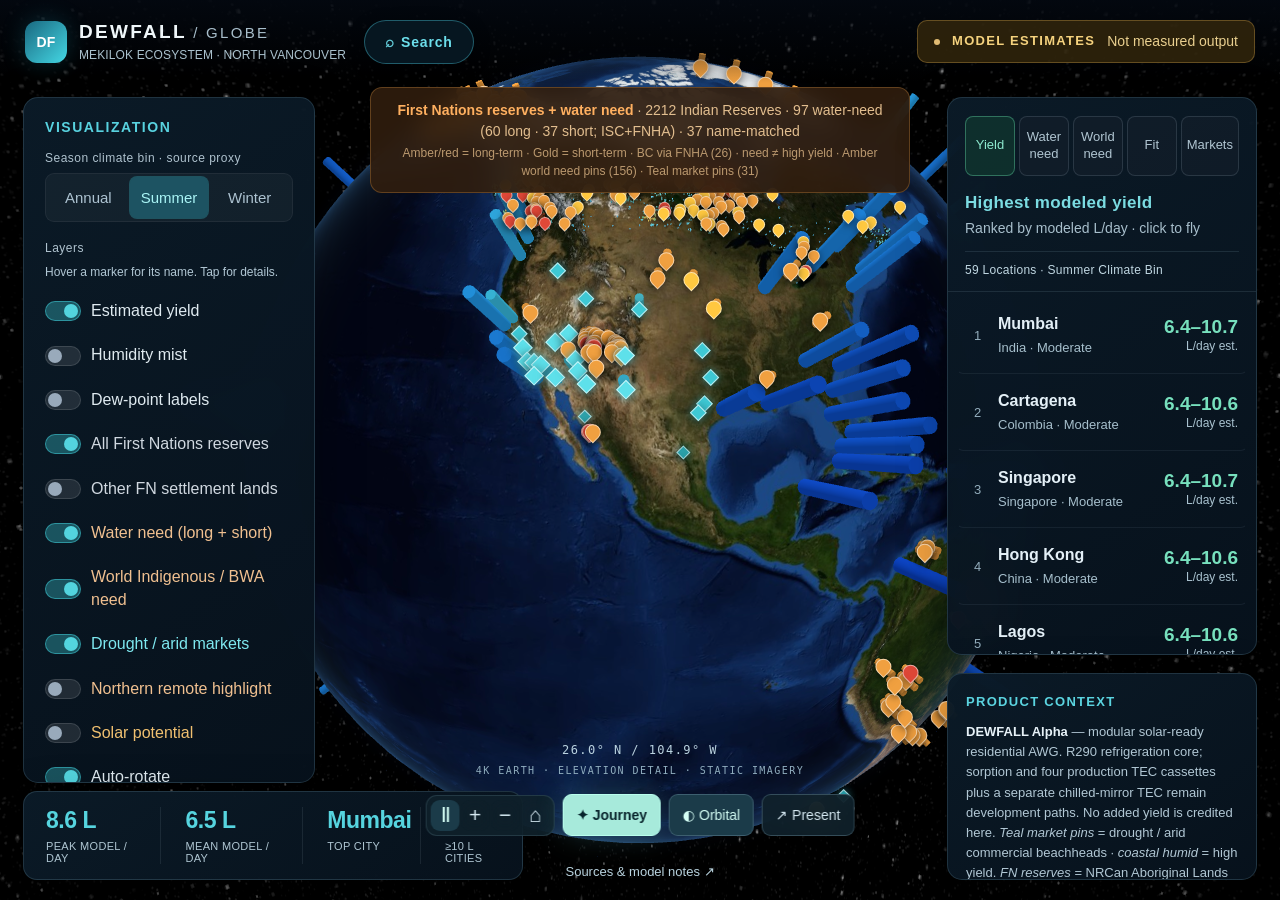
==== index.html @ d684b585 "Publish tested globe with hover-only names and reliable updates" ====
<!DOCTYPE html>
<html lang="en">
<head>
  <meta charset="UTF-8" />
  <meta name="viewport" content="width=device-width, initial-scale=1, viewport-fit=cover, maximum-scale=5" />
  <meta name="apple-mobile-web-app-capable" content="yes" />
  <meta name="apple-mobile-web-app-status-bar-style" content="black-translucent" />
  <meta name="mobile-web-app-capable" content="yes" />
  <meta name="theme-color" content="#050a12" />
  <meta http-equiv="Cache-Control" content="no-cache" />
  <meta name="description" content="DEWFALL Alpha — estimated atmospheric water yield by climate, all Canadian First Nations reserves (NRCan), plus ISC/FNHA water-need layer (long + short, nationwide). Model estimates only. Mekilok, North Vancouver." />
  <title>DEWFALL · Earth & Water Atlas</title>
  <link rel="stylesheet" href="css/styles.css?v=mtnzxuc7" />
<link rel="stylesheet" href="css/observatory.css?v=mtnzxuc7" />
  <link rel="stylesheet" href="css/realism.css?v=mtnzxuc7" />
  <meta name="dewfall-release" content="mtnzxuc7" />
</head>
<body>
  <div id="loader" class="loader" aria-live="polite">
    <div class="loader-inner">
      <div class="loader-orb"></div>
      <p>LOADING EARTH · DEWFALL MODEL</p>
    </div>
  </div>

  <div id="globeViz" role="img" aria-label="Interactive 3D Earth globe showing DEWFALL estimated water yield, First Nations reserves across Canada, and LTDWA need sites"></div>

<div id="sheet-backdrop" class="sheet-backdrop" hidden aria-hidden="true"></div>

  <header class="topbar">
    <div class="brand">
      <div class="brand-mark">DF</div>
      <div class="brand-text">
        <h1>DEWFALL<span class="brand-edition"> / GLOBE</span></h1>
        <p>MEKILOK ECOSYSTEM · NORTH VANCOUVER</p>
      </div>
    </div>
    <button type="button" class="search-launch" id="btn-search" aria-expanded="false" aria-controls="panel-search" title="Search locations">
      <span class="search-launch-icon" aria-hidden="true">⌕</span>
      <span>Search</span>
    </button>
    <button id="desktop-layers" class="layers-launch" aria-expanded="false" aria-controls="panel-controls">Layers</button>
    <div class="disclaimer-banner" id="disclaimer-banner">
      <span class="model-indicator"></span><strong>MODEL ESTIMATES</strong><span>Not measured output</span>
      <button type="button" class="banner-dismiss" id="disclaimer-dismiss" aria-label="Dismiss disclaimer">×</button>
    </div>
  </header>

  <div class="ltdwa-banner" id="ltdwa-banner" role="status">
    <div class="ltdwa-banner-main">
      <strong id="banner-title">First Nations reserves</strong>
      <span id="banner-stats">· loading…</span>
    </div>
    <span class="ltdwa-banner-note" id="banner-note">Amber/red = long-term · Gold = short-term · ISC + FNHA BC</span>
    <button type="button" class="banner-dismiss" id="ltdwa-dismiss" aria-label="Dismiss banner">×</button>
  </div>

  <div class="mobile-fabs" id="mobile-fabs" aria-label="Mobile panels">
    <button type="button" class="fab" id="fab-layers" aria-expanded="false" aria-controls="panel-controls">Layers</button>
    <button type="button" class="fab fab-list" id="fab-list" aria-expanded="false" aria-controls="panel-rank">List</button>
    <button type="button" class="fab fab-search" id="fab-search" aria-expanded="false" aria-controls="panel-search">Search</button>
  </div>

  <aside class="panel controls" id="panel-controls" aria-label="Map controls">
    <div class="sheet-handle" aria-hidden="true"></div>
    <div class="sheet-head">
      <h2>Visualization</h2>
      <button type="button" class="sheet-close" id="close-layers" aria-label="Close layers">×</button>
    </div>
    <div class="ctrl-group">
      <label class="group-label">Season climate bin · source proxy</label>
      <div class="seg" role="group">
        <button type="button" data-season="annual">Annual</button>
        <button type="button" data-season="summer" class="active">Summer</button>
        <button type="button" data-season="winter">Winter</button>
      </div>
    </div>
    <div class="ctrl-group">
      <label class="group-label">Layers</label>
      <p class="label-help">Hover a marker for its name. Tap for details.</p>
      <div class="toggle-row">
        <label class="toggle"><input type="checkbox" id="layer-yield" checked /> Estimated yield</label>
        <label class="toggle"><input type="checkbox" id="layer-humidity" /> Humidity mist</label>
        <label class="toggle"><input type="checkbox" id="layer-dewpoint" /> Dew-point labels</label>
        <label class="toggle toggle-reserve"><input type="checkbox" id="layer-reserves" checked /> All First Nations reserves</label>
        <label class="toggle toggle-reserve"><input type="checkbox" id="layer-other-fn" /> Other FN settlement lands</label>
        <label class="toggle toggle-need"><input type="checkbox" id="layer-ltdwa" checked /> Water need (long + short)</label>
        <label class="toggle toggle-need"><input type="checkbox" id="layer-world" checked /> World Indigenous / BWA need</label>
        <label class="toggle toggle-market"><input type="checkbox" id="layer-drought" checked /> Drought / arid markets</label>
        <label class="toggle toggle-need"><input type="checkbox" id="layer-northern" /> Northern remote highlight</label>
        <label class="toggle toggle-solar"><input type="checkbox" id="layer-solar" /> Solar potential</label>
        <label class="toggle"><input type="checkbox" id="layer-rotate" checked /> Auto-rotate</label>
      </div>
    </div>
    <div class="ctrl-group filter-chips-group">
      <label class="group-label">Focus filter</label>
      <div class="filter-chips" role="group" aria-label="Map focus filter">
        <button type="button" class="filter-chip active" data-filter="all">All</button>
        <button type="button" class="filter-chip" data-filter="need">Need only</button>
        <button type="button" class="filter-chip" data-filter="markets">Markets only</button>
        <button type="button" class="filter-chip" data-filter="highfit">High fit</button>
      </div>
    </div>
    <div class="legend">
      <div class="legend-bar" title="Low to high estimated L/day"></div>
      <div class="legend-labels"><span>Lower L/day</span><span>Higher water</span></div>
      <div class="legend-need">
        <span class="need-swatch dens-low"></span><span class="need-swatch dens-mid"></span><span class="need-swatch dens-high"></span> Reserves by cluster density
        <span class="need-swatch bwa"></span> Long-term (amber/red)
        <span class="need-swatch short"></span> Short-term (gold)
        <span class="need-swatch dnc"></span> Do not consume / use
        <span class="need-swatch north"></span> Northern remote
        <span class="need-swatch world"></span> World Indigenous / BWA (same amber pins)
        <span class="need-swatch drought"></span> Drought / arid markets (teal diamond — commercial)
      </div>
      <div class="legend-need legend-bc">BC DWAs from FNHA (Aug 2026) included in need layer</div>
      <div class="legend-solar" id="legend-solar">
        <div class="legend-bar legend-bar-solar" title="Low to high GHI"></div>
        <div class="legend-labels"><span>Lower GHI</span><span>Higher solar</span></div>
        <div class="legend-need">Gold → deep orange = annual GHI model · Untapped = TEC-branch PV until DEWFALL deployed</div>
        <div class="legend-need legend-bc">Irradiance model estimates — not a utility interconnection study</div>
      </div>
    </div>
    <p class="hint">Density = NRCan Indian Reserves. Amber/red = long-term need · Gold = short-term (ISC + FNHA BC). Amber world pins = curated Indigenous / BWA need outside Canada. Teal diamonds = drought / arid <em>commercial</em> first markets (not need pins). Cyan pillars = estimated L/day. <strong>Solar potential</strong> recolors reserves by GHI and shows untapped TEC-branch PV (model).</p>
  </aside>


  <aside class="panel search-panel" id="panel-search" aria-label="Location search" hidden>
    <div class="sheet-handle" aria-hidden="true"></div>
    <div class="sheet-head">
      <h2>Search locations</h2>
      <button type="button" class="sheet-close" id="close-search" aria-label="Close search">×</button>
    </div>
    <div class="search-field">
      <input type="search" id="search-input" placeholder="Community, reserve, city, province…" autocomplete="off" enterkeyhint="search" aria-label="Search locations" />
    </div>
    <div id="search-results" class="search-results" role="listbox" aria-label="Search results"></div>
    <p class="search-hint" id="search-hint">Type to find markets, water-need sites, reserves, or yield cities.</p>
  </aside>

  <aside class="panel rank-panel" id="panel-rank" aria-label="Rankings"><div class="sheet-handle" aria-hidden="true"></div>
    <header>
      <div class="sheet-head sheet-head-inline">
        <div class="rank-tabs" role="tablist">
          <button type="button" class="rank-tab active" data-rank="yield" role="tab">Yield</button>
          <button type="button" class="rank-tab" data-rank="need" role="tab">Water need</button>
          <button type="button" class="rank-tab" data-rank="world" role="tab">World need</button>
          <button type="button" class="rank-tab" data-rank="fit" role="tab">Fit</button>
          <button type="button" class="rank-tab" data-rank="markets" role="tab">Markets</button>
        </div>
        <button type="button" class="sheet-close" id="close-list" aria-label="Close list">×</button>
      </div>
      <h2 id="rank-title">Where DEWFALL produces most</h2>
      <p id="rank-sub">Ranked by modeled L/day · click to fly</p>
    </header>
    <div id="rank-list" class="rank-list"></div>
  </aside>

  <div class="panel stats" aria-label="Summary stats">
    <div class="stat"><div class="val" id="stat-peak">—</div><div class="lbl" id="stat-peak-lbl">Peak est.</div></div>
    <div class="stat"><div class="val" id="stat-avg">—</div><div class="lbl" id="stat-avg-lbl">Avg est.</div></div>
    <div class="stat"><div class="val" id="stat-top">—</div><div class="lbl" id="stat-top-lbl">Top city</div></div>
    <div class="stat"><div class="val" id="stat-high">—</div><div class="lbl" id="stat-high-lbl">≥10 L cities</div></div>
  </div>

  <aside class="panel product-strip">
    <div class="title">Product context</div>
    <strong>DEWFALL Alpha</strong> — modular solar-ready residential AWG.
    R290 refrigeration core; sorption and four production TEC cassettes plus a separate chilled-mirror TEC remain development paths. No added yield is credited here.
    <em>Teal market pins</em> = drought / arid commercial beachheads · <em>coastal humid</em> = high yield.
    <em>FN reserves</em> = NRCan Aboriginal Lands (IR). <em>Water need</em> = ISC long-term + short-term DWAs + FNHA BC (often cold → lower model L/day).
    <div class="attr">Data: NRCan ALC · ISC LTDWA Aug 2026 · ISC short-term Sep 2026 · FNHA DWA Aug 2026</div>
  </aside>

  <div id="tooltip" class="tooltip-card" role="dialog" aria-label="Site details" aria-modal="false">
    <button type="button" class="tooltip-close" id="tooltip-close" aria-label="Close details">×</button>
    <div class="tooltip-body" id="tooltip-body"></div>
  </div>

  <nav class="orbital-controls" aria-label="Globe view controls">
    <div class="view-cluster"><button id="view-rotate" aria-label="Pause rotation" aria-pressed="true">Ⅱ</button><button id="view-zoom-in" aria-label="Zoom in">+</button><button id="view-zoom-out" aria-label="Zoom out">−</button><button id="view-home" aria-label="Reset globe view">⌂</button></div>
    <button id="view-journey" class="journey-launch">✦ Journey</button><button id="view-light" aria-pressed="false">☀ Daylight</button><button id="view-present" aria-pressed="false">↗ Present</button>
  </nav>
  <section id="journey-card" aria-label="Guided Earth journey" hidden>
    <div class="journey-top"><span id="journey-step"></span><button id="journey-exit" aria-label="Exit journey">×</button></div>
    <h2 id="journey-title"></h2><p id="journey-copy"></p>
    <div id="journey-reading"></div>
    <div class="journey-nav"><button id="journey-prev" aria-label="Previous location">←</button><button id="journey-inspect">Explore this location</button><button id="journey-next" aria-label="Next location">→</button></div>
    <small>Climate scenarios · not measured production</small>
  </section>
  <div class="orbital-readout"><span id="coordinate-readout">30.0° N / 100.0° W</span><span id="orbital-status">ORBITAL LIGHTING · ILLUSTRATIVE</span></div>
  <div class="evidence-footer"><span id="dataset-counts">Loading source records</span><button id="view-method">Sources &amp; model notes ↗</button></div>
  <div class="mobile-model-note">Model estimates · not measured output</div>
  <dialog id="method-dialog" class="method-dialog" aria-labelledby="method-title">
    <button id="close-method" class="method-close" aria-label="Close model notes">×</button>
    <span class="method-eyebrow">THE EVIDENCE BEHIND THE ATLAS</span><h2 id="method-title">Explore with context.</h2>
    <p>DEWFALL has not yet produced validated, measured yield data. This atlas screens possibilities; it cannot establish a location’s actual output or suitability.</p>
    <h3>Climate and yield</h3><p>The E1 screening scenario assumes 400 W cooling, a 5°C coil and sea-level pressure. This is not the calibrated digital twin. City inputs are approximate curated climate bins; many community and market inputs are rough latitude-based proxies. “Summer” and “Winter” follow the source dataset’s seasonal conventions, which are not consistently aligned between hemispheres. These are not live weather or exact-site forecasts.</p>
    <p>The displayed range varies cooling from 300–500 W. It is <strong>a sensitivity range, not a confidence interval</strong>. No unvalidated sorbent or TEC contribution is credited. A geometric mean combines a heuristic need score with modeled yield for the fit ranking. Commercial-market scores use a separate demand proxy.</p>
    <h3>Places and water need</h3><p>Land records come from NRCan Aboriginal Lands of Canada centroids. Canadian need layers carry dated ISC and FNHA snapshots from August–September 2026. World sites retain the original curated citations and approximate community coordinates. A marker does not establish a current advisory, community consent or willingness to buy. Check each linked source and engage through a Nation-led process.</p>
    <h3>Solar, population and funding</h3><p>Solar is a latitude-based irradiance approximation with a 0.6 kWp array and 0.75 performance ratio assumption. Population and income are estimates or regional proxies. Funders are research starting points; eligibility, application windows and support have not been verified.</p>
    <h3>Earth and source files</h3><p>NASA Blue Marble imagery and Earth night/ocean textures distributed with three-globe. Day/night illumination is illustrative, not a real-time solar position. Source records were imported on 4 September 2026.</p>
    <div class="method-links"><a href="https://github.com/donnyjm/dewfall-globe" target="_blank" rel="noopener">Original globe &amp; datasets ↗</a><a href="data/WORLD_WATER_NEED_SOURCES.md" target="_blank" rel="noopener">World-need source register ↗</a><a href="https://github.com/vasturiano/three-globe/tree/master/example/img" target="_blank" rel="noopener">Earth texture collection ↗</a><a href="js/yield.js?v=mtnzxuc7" target="_blank" rel="noopener">Transparent yield model ↗</a></div>
    <p class="method-final">Sharing only creates a local card or copied link. No outreach is sent.</p>
  </dialog>
  <script src="js/updater.js?v=mtnzxuc7"></script>
  <script src="js/loader.js?v=mtnzxuc7"></script>
</body>
</html>
---- css/styles.css ----
/* DEWFALL Globe — Mekilok product visualization
   Coastal / tech, dark, product-grade — not cartoonish */

:root {
  --bg: #050a12;
  --panel: rgba(8, 16, 28, 0.88);
  --panel-border: rgba(80, 180, 220, 0.18);
  --cyan: #3ec8d4;
  --cyan-dim: rgba(62, 200, 212, 0.55);
  --blue-deep: #0a3cb4;
  --text: #e8f4f8;
  --muted: #8aa4b0;
  --warn: #e8b84a;
  --danger-soft: #c07040;
  --radius: 14px;
  --font: "Segoe UI", "Inter", system-ui, -apple-system, sans-serif;
  --mono: "SF Mono", "Cascadia Code", "Consolas", ui-monospace, monospace;
}

*, *::before, *::after { box-sizing: border-box; margin: 0; padding: 0; }

html, body {
  width: 100%;
  height: 100%;
  height: 100dvh;
  overflow: hidden;
  overscroll-behavior: none;
  background: var(--bg);
  color: var(--text);
  font-family: var(--font);
  -webkit-font-smoothing: antialiased;
  -webkit-tap-highlight-color: transparent;
  touch-action: manipulation;
  position: fixed;
  inset: 0;
}

#globeViz {
  position: absolute;
  inset: 0;
  z-index: 0;
  background: radial-gradient(ellipse at 50% 40%, #0c1828 0%, #050a12 70%);
  touch-action: none;
  -webkit-user-select: none;
  user-select: none;
}

/* —— Top bar —— */
.topbar {
  position: absolute;
  top: 0; left: 0; right: 0;
  z-index: 20;
  display: flex;
  align-items: center;
  justify-content: space-between;
  gap: 16px;
  padding: 14px 20px;
  padding-top: max(14px, env(safe-area-inset-top));
  padding-left: max(20px, env(safe-area-inset-left));
  padding-right: max(20px, env(safe-area-inset-right));
  background: linear-gradient(180deg, rgba(5,10,18,0.92) 0%, rgba(5,10,18,0.55) 70%, transparent 100%);
  pointer-events: none;
}
.topbar > * { pointer-events: auto; }

.brand {
  display: flex;
  align-items: center;
  gap: 12px;
}
.brand-mark {
  width: 36px; height: 36px;
  border-radius: 10px;
  background: linear-gradient(135deg, #1a6a88, #3ec8d4 55%, #0a4a90);
  box-shadow: 0 0 20px rgba(62, 200, 212, 0.35);
  display: grid; place-items: center;
  font-weight: 700; font-size: 13px; letter-spacing: 0.02em;
}
.brand-text h1 {
  font-size: 15px; font-weight: 650; letter-spacing: 0.08em;
  text-transform: uppercase;
}
.brand-text p {
  font-size: 11px; color: var(--muted); margin-top: 1px;
}

.search-launch {
  display: inline-flex;
  align-items: center;
  gap: 6px;
  flex-shrink: 0;
  padding: 8px 14px;
  border-radius: 999px;
  border: 1px solid rgba(62, 200, 212, 0.4);
  background: rgba(8, 16, 28, 0.85);
  color: var(--cyan);
  font: 650 12px/1 var(--font);
  letter-spacing: 0.06em;
  text-transform: uppercase;
  cursor: pointer;
  box-shadow: 0 4px 16px rgba(0,0,0,0.35);
  backdrop-filter: blur(10px);
  -webkit-backdrop-filter: blur(10px);
}
.search-launch:hover,
.search-launch[aria-expanded="true"] {
  background: rgba(62, 200, 212, 0.2);
  border-color: rgba(62, 200, 212, 0.65);
}
.search-launch-icon {
  font-size: 15px;
  line-height: 1;
  opacity: 0.9;
}

.disclaimer-banner {
  flex: 1;
  max-width: 520px;
  margin: 0 auto;
  padding: 8px 14px;
  border-radius: 10px;
  border: 1px solid rgba(232, 184, 74, 0.35);
  background: rgba(40, 30, 10, 0.75);
  color: #f0d890;
  font-size: 11.5px;
  line-height: 1.35;
  text-align: center;
  position: relative;
}
.disclaimer-banner strong { color: #ffd878; }
.disclaimer-banner.hidden,
.ltdwa-banner.hidden { display: none !important; }
.banner-dismiss {
  display: none;
  position: absolute;
  top: 4px; right: 6px;
  width: 28px; height: 28px;
  border: none;
  background: transparent;
  color: inherit;
  font-size: 18px;
  line-height: 1;
  cursor: pointer;
  opacity: 0.7;
}

/* —— Control panel (left) —— */
.panel {
  position: absolute;
  z-index: 20;
  background: var(--panel);
  border: 1px solid var(--panel-border);
  border-radius: var(--radius);
  backdrop-filter: blur(16px);
  -webkit-backdrop-filter: blur(16px);
  box-shadow: 0 12px 40px rgba(0,0,0,0.45);
}

.controls {
  top: 78px;
  left: 18px;
  width: 270px;
  padding: 16px;
}

.controls h2,
.sheet-head h2 {
  font-size: 11px;
  text-transform: uppercase;
  letter-spacing: 0.12em;
  color: var(--cyan);
  margin-bottom: 12px;
  font-weight: 600;
}
.sheet-head {
  display: flex;
  align-items: flex-start;
  justify-content: space-between;
  gap: 8px;
}
.sheet-head h2 { margin-bottom: 12px; }
.sheet-head-inline {
  align-items: center;
  margin-bottom: 8px;
}
.sheet-head-inline .rank-tabs { flex: 1; margin-bottom: 0; }
.sheet-handle { display: none; }
.sheet-close {
  display: none;
  flex-shrink: 0;
  width: 44px; height: 44px;
  margin: -8px -8px 0 0;
  border: none;
  background: rgba(255,255,255,0.06);
  color: var(--text);
  border-radius: 10px;
  font-size: 22px;
  line-height: 1;
  cursor: pointer;
}
.sheet-backdrop {
  display: none;
  position: fixed;
  inset: 0;
  z-index: 28;
  background: rgba(0,0,0,0.45);
}
.sheet-backdrop.show { display: block; }
.mobile-fabs { display: none; }

.ctrl-group { margin-bottom: 16px; }
.ctrl-group label.group-label {
  display: block;
  font-size: 11px;
  color: var(--muted);
  margin-bottom: 8px;
  letter-spacing: 0.04em;
}

.seg {
  display: flex;
  background: rgba(255,255,255,0.04);
  border-radius: 9px;
  padding: 3px;
  gap: 2px;
  border: 1px solid rgba(255,255,255,0.06);
}
.seg button {
  flex: 1;
  border: none;
  background: transparent;
  color: var(--muted);
  font-size: 12px;
  font-family: inherit;
  padding: 7px 6px;
  border-radius: 7px;
  cursor: pointer;
  transition: all 0.15s ease;
}
.seg button:hover { color: var(--text); }
.seg button.active {
  background: linear-gradient(180deg, rgba(62,200,212,0.25), rgba(62,200,212,0.12));
  color: var(--cyan);
  box-shadow: 0 0 0 1px rgba(62,200,212,0.3);
}

.toggle-row {
  display: flex;
  flex-direction: column;
  gap: 8px;
}
.toggle {
  display: flex;
  align-items: center;
  gap: 10px;
  cursor: pointer;
  font-size: 13px;
  color: var(--text);
  user-select: none;
}
.toggle input {
  appearance: none;
  width: 36px; height: 20px;
  border-radius: 10px;
  background: rgba(255,255,255,0.1);
  border: 1px solid rgba(255,255,255,0.12);
  position: relative;
  cursor: pointer;
  transition: background 0.2s;
  flex-shrink: 0;
}
.toggle input::after {
  content: '';
  position: absolute;
  top: 2px; left: 2px;
  width: 14px; height: 14px;
  border-radius: 50%;
  background: #9ab;
  transition: transform 0.2s, background 0.2s;
}
.toggle input:checked {
  background: rgba(62,200,212,0.35);
  border-color: var(--cyan-dim);
}
.toggle input:checked::after {
  transform: translateX(16px);
  background: var(--cyan);
}

.legend {
  margin-top: 4px;
  padding-top: 12px;
  border-top: 1px solid rgba(255,255,255,0.06);
}
.legend-bar {
  height: 8px;
  border-radius: 4px;
  background: linear-gradient(90deg,
    rgb(90,110,130) 0%,
    rgb(64,196,210) 35%,
    rgb(32,140,220) 70%,
    rgb(10,60,180) 100%);
  margin-bottom: 6px;
}
.legend-labels {
  display: flex;
  justify-content: space-between;
  font-size: 10px;
  color: var(--muted);
}
.hint {
  margin-top: 12px;
  font-size: 11px;
  color: var(--muted);
  line-height: 1.4;
}

/* —— Stats strip —— */
.stats {
  bottom: 18px;
  left: 18px;
  display: flex;
  gap: 10px;
  padding: 12px 14px;
  align-items: stretch;
}
.stat {
  min-width: 88px;
  padding: 0 10px;
  border-right: 1px solid rgba(255,255,255,0.08);
}
.stat:last-child { border-right: none; padding-right: 4px; }
.stat .val {
  font-size: 18px;
  font-weight: 650;
  font-variant-numeric: tabular-nums;
  color: var(--cyan);
  letter-spacing: -0.02em;
}
.stat .lbl {
  font-size: 10px;
  color: var(--muted);
  text-transform: uppercase;
  letter-spacing: 0.08em;
  margin-top: 2px;
}

/* —— City list (right) —— */
.rank-panel {
  top: 78px;
  right: 18px;
  width: 300px;
  max-height: calc(100vh - 110px);
  display: flex;
  flex-direction: column;
  padding: 0;
  overflow: hidden;
}
.rank-panel header {
  padding: 14px 16px 10px;
  border-bottom: 1px solid rgba(255,255,255,0.06);
}
.rank-panel header h2 {
  font-size: 11px;
  text-transform: uppercase;
  letter-spacing: 0.12em;
  color: var(--cyan);
  font-weight: 600;
}
.rank-panel header p {
  font-size: 11px;
  color: var(--muted);
  margin-top: 4px;
}
.rank-list {
  overflow-y: auto;
  padding: 8px;
  flex: 1;
  scrollbar-width: thin;
  scrollbar-color: rgba(62,200,212,0.3) transparent;
}
.rank-item {
  display: grid;
  grid-template-columns: 28px 1fr auto;
  gap: 8px;
  align-items: center;
  padding: 9px 10px;
  border-radius: 10px;
  cursor: pointer;
  transition: background 0.15s;
  border: 1px solid transparent;
}
.rank-item:hover, .rank-item.active {
  background: rgba(62,200,212,0.1);
  border-color: rgba(62,200,212,0.2);
}
.rank-item .num {
  font-size: 12px;
  color: var(--muted);
  font-variant-numeric: tabular-nums;
  text-align: center;
}
.rank-item .city-name {
  font-size: 13px;
  font-weight: 550;
}
.rank-item .city-meta {
  font-size: 10px;
  color: var(--muted);
  margin-top: 1px;
}
.rank-item .yld {
  font-size: 13px;
  font-weight: 650;
  font-variant-numeric: tabular-nums;
  color: var(--cyan);
  text-align: right;
}
.rank-item .yld span {
  display: block;
  font-size: 9px;
  font-weight: 400;
  color: var(--muted);
}

/* —— Tooltip card —— */
.tooltip-card {
  position: absolute;
  z-index: 30;
  width: 320px;
  padding: 0;
  pointer-events: none;
  opacity: 0;
  transform: translateY(6px);
  transition: opacity 0.18s ease, transform 0.18s ease;
  background: rgba(6, 14, 24, 0.94);
  border: 1px solid rgba(62, 200, 212, 0.28);
  border-radius: 14px;
  backdrop-filter: blur(20px);
  box-shadow: 0 16px 48px rgba(0,0,0,0.55), 0 0 40px rgba(62,200,212,0.08);
  overflow: hidden;
}
.tooltip-card.visible {
  opacity: 1;
  transform: translateY(0);
  pointer-events: auto;
}
.tooltip-close {
  display: none;
  position: absolute;
  top: 8px; right: 8px;
  z-index: 2;
  width: 44px; height: 44px;
  border: none;
  border-radius: 10px;
  background: rgba(255,255,255,0.08);
  color: var(--text);
  font-size: 22px;
  line-height: 1;
  cursor: pointer;
}
.tooltip-body { /* content host */ }
.tooltip-card .tc-head {
  padding: 14px 16px 10px;
  background: linear-gradient(135deg, rgba(62,200,212,0.12), transparent);
  border-bottom: 1px solid rgba(255,255,255,0.06);
}
.tooltip-card .tc-head h3 {
  font-size: 16px;
  font-weight: 650;
}
.tooltip-card .tc-head .sub {
  font-size: 11px;
  color: var(--muted);
  margin-top: 2px;
}
.tooltip-card .badge {
  display: inline-block;
  margin-top: 8px;
  padding: 3px 8px;
  border-radius: 6px;
  font-size: 10px;
  font-weight: 600;
  letter-spacing: 0.06em;
  text-transform: uppercase;
  background: rgba(62,200,212,0.15);
  color: var(--cyan);
  border: 1px solid rgba(62,200,212,0.25);
}
.tooltip-card .badge.s5 { background: rgba(20,80,200,0.3); color: #9ec8ff; border-color: rgba(80,140,255,0.4); }
.tooltip-card .badge.s4 { background: rgba(62,200,212,0.2); color: var(--cyan); }
.tooltip-card .badge.s3 { background: rgba(100,160,140,0.2); color: #9dd4b8; }
.tooltip-card .badge.s2 { background: rgba(200,160,60,0.15); color: var(--warn); border-color: rgba(232,184,74,0.3); }
.tooltip-card .badge.s1 { background: rgba(180,90,50,0.15); color: #e09060; border-color: rgba(200,100,50,0.3); }

.tc-grid {
  display: grid;
  grid-template-columns: 1fr 1fr;
  gap: 1px;
  background: rgba(255,255,255,0.04);
  margin: 0;
}
.tc-cell {
  background: rgba(6,14,24,0.9);
  padding: 10px 14px;
}
.tc-cell .k {
  font-size: 10px;
  color: var(--muted);
  text-transform: uppercase;
  letter-spacing: 0.06em;
}
.tc-cell .v {
  font-size: 15px;
  font-weight: 600;
  font-variant-numeric: tabular-nums;
  margin-top: 2px;
}
.tc-cell .v.big { font-size: 18px; color: var(--cyan); }
.tc-cell.span2 { grid-column: 1 / -1; }

.tc-body {
  padding: 12px 16px 14px;
  font-size: 12px;
  color: #b8cdd6;
  line-height: 1.45;
}
.tc-body .why { margin-bottom: 8px; }
.tc-body .fit { color: var(--muted); font-size: 11px; }
.tc-body .est-tag {
  margin-top: 10px;
  font-size: 10px;
  color: var(--warn);
  border-top: 1px solid rgba(255,255,255,0.06);
  padding-top: 8px;
}
.tc-breakdown {
  display: flex;
  gap: 12px;
  margin-top: 8px;
  font-size: 11px;
  color: var(--muted);
}
.tc-breakdown strong { color: var(--text); font-weight: 550; }

/* —— Site card funders / socio —— */
.funders-block {
  margin: 10px 0 8px;
  padding: 8px 10px;
  background: rgba(62, 200, 212, 0.06);
  border: 1px solid rgba(62, 200, 212, 0.18);
  border-radius: 8px;
}
.funders-title {
  font-size: 10px;
  letter-spacing: 0.08em;
  text-transform: uppercase;
  color: var(--cyan);
  font-weight: 600;
  margin-bottom: 6px;
}
.funders-list {
  margin: 0;
  padding-left: 16px;
  list-style: disc;
}
.funders-list li {
  margin: 0 0 5px;
  font-size: 11px;
  line-height: 1.35;
  color: #c5d8e0;
}
.funders-list a {
  color: #9ee7f0;
  text-decoration: none;
  border-bottom: 1px solid rgba(158, 231, 240, 0.35);
}
.funders-list a:hover { color: #fff; border-bottom-color: #fff; }
.funder-note {
  display: block;
  color: var(--muted);
  font-size: 10px;
  margin-top: 1px;
}
.socio-honesty {
  margin: 6px 0 8px;
  font-size: 10px;
  line-height: 1.4;
  color: var(--warn);
  opacity: 0.92;
}


/* —— Bottom product strip —— */
.product-strip {
  position: absolute;
  bottom: 18px;
  right: 18px;
  z-index: 20;
  max-width: 340px;
  padding: 12px 14px;
  font-size: 11px;
  line-height: 1.4;
  color: var(--muted);
}
.product-strip strong { color: var(--text); }
.product-strip .title {
  color: var(--cyan);
  font-size: 10px;
  letter-spacing: 0.1em;
  text-transform: uppercase;
  margin-bottom: 6px;
  font-weight: 600;
}

/* —— Loading —— */
.loader {
  position: absolute;
  inset: 0;
  z-index: 50;
  display: grid;
  place-items: center;
  background: var(--bg);
  transition: opacity 0.5s ease;
}
.loader.hide { opacity: 0; pointer-events: none; }
.loader-inner { text-align: center; }
.loader-orb {
  width: 56px; height: 56px;
  border-radius: 50%;
  margin: 0 auto 16px;
  background: radial-gradient(circle at 35% 35%, #6ee, #1a6a88 50%, #051018);
  box-shadow: 0 0 40px rgba(62,200,212,0.4);
  animation: pulse 1.6s ease-in-out infinite;
}
@keyframes pulse {
  0%, 100% { transform: scale(1); box-shadow: 0 0 30px rgba(62,200,212,0.35); }
  50% { transform: scale(1.06); box-shadow: 0 0 50px rgba(62,200,212,0.55); }
}
.loader p { color: var(--muted); font-size: 13px; letter-spacing: 0.06em; }
.loader.error { background: #120808; }
.loader.error p { color: #f0a0a0; }
.loader-detail { color: #8aa4b0 !important; font-size: 12px !important; margin-top: 10px; max-width: 320px; letter-spacing: 0 !important; }
.loader-retry {
  margin-top: 16px;
  padding: 8px 18px;
  border-radius: 8px;
  border: 1px solid rgba(62,200,212,0.45);
  background: rgba(62,200,212,0.12);
  color: #e8f4f8;
  font: 600 12px/1 var(--font);
  cursor: pointer;
}
.loader-retry:hover { background: rgba(62,200,212,0.22); }

/* —— Responsive (tablet bridge) —— */
@media (max-width: 900px) and (min-width: 821px) {
  .rank-panel { display: none; }
  .controls { width: 240px; }
  .disclaimer-banner { display: none; }
  .stats { left: 12px; bottom: 12px; flex-wrap: wrap; max-width: calc(100vw - 24px); }
  .product-strip { display: none; }
}


/* —— LTDWA need layer —— */
.ltdwa-banner {
  position: absolute;
  top: 64px;
  left: 50%;
  transform: translateX(-50%);
  z-index: 21;
  max-width: min(720px, calc(100vw - 40px));
  padding: 7px 14px;
  border-radius: 10px;
  border: 1px solid rgba(255, 140, 50, 0.4);
  background: rgba(40, 22, 8, 0.88);
  color: #f0c090;
  font-size: 11.5px;
  text-align: center;
  line-height: 1.35;
  backdrop-filter: blur(12px);
  position: absolute;
}
.ltdwa-banner .banner-dismiss { top: 2px; right: 4px; }
.ltdwa-banner-main { display: inline; }
.ltdwa-banner strong { color: #ffb060; }
.ltdwa-banner-note {
  display: block;
  margin-top: 2px;
  font-size: 10px;
  color: #c09060;
}
.ltdwa-banner.dim { opacity: 0.35; }
.ltdwa-banner.northern-on {
  border-color: rgba(255, 90, 50, 0.55);
  box-shadow: 0 0 24px rgba(255, 90, 50, 0.2);
}

.toggle-need { color: #f0c090 !important; }

.legend-need {
  display: flex;
  flex-wrap: wrap;
  gap: 8px 12px;
  margin-top: 10px;
  font-size: 10px;
  color: var(--muted);
  align-items: center;
}
.need-swatch {
  display: inline-block;
  width: 10px; height: 10px;
  border-radius: 50%;
  margin-right: 4px;
  vertical-align: -1px;
}
.need-swatch.bwa { background: #f0a040; box-shadow: 0 0 6px rgba(240,160,64,0.5); }
.need-swatch.dnc { background: #e05040; box-shadow: 0 0 6px rgba(224,80,64,0.5); }
.need-swatch.north { background: #ff5a32; box-shadow: 0 0 8px rgba(255,90,50,0.7); }

.rank-tabs {
  display: flex;
  gap: 4px;
  margin-bottom: 10px;
}
.rank-tab {
  flex: 1;
  border: 1px solid rgba(255,255,255,0.08);
  background: rgba(255,255,255,0.04);
  color: var(--muted);
  font-size: 11px;
  font-family: inherit;
  padding: 6px 8px;
  border-radius: 7px;
  cursor: pointer;
}
.rank-tab.active {
  color: var(--cyan);
  border-color: rgba(62,200,212,0.35);
  background: rgba(62,200,212,0.12);
}
.rank-tab[data-rank="need"].active {
  color: #ffb060;
  border-color: rgba(255,160,64,0.4);
  background: rgba(255,140,50,0.12);
}

.rank-item.need-item .need-score {
  color: #ffb060;
  font-weight: 650;
  font-size: 14px;
}
.rank-item.need-item.north .need-score { color: #ff6a40; }
.rank-item.need-item.dnc { border-left: 2px solid #e05040; }
.rank-item.need-item:hover, .rank-item.need-item.active {
  background: rgba(255,140,50,0.1);
  border-color: rgba(255,160,64,0.25);
}
.need-yld span { color: var(--muted); font-size: 9px; font-weight: 400; display: block; }

.fn-pin {
  transform: translate(-50%, -100%);
  pointer-events: auto;
  cursor: pointer;
  display: flex;
  flex-direction: column;
  align-items: center;
  gap: 2px;
  filter: drop-shadow(0 2px 4px rgba(0,0,0,0.55));
}
.fn-pin-dot {
  width: 12px; height: 12px;
  border-radius: 50% 50% 50% 0;
  transform: rotate(-45deg);
  border: 1.5px solid rgba(255,255,255,0.55);
}
.fn-pin.bwa .fn-pin-dot { background: #f0a040; }
.fn-pin.dnc .fn-pin-dot { background: #e04838; }
.fn-pin.northern .fn-pin-dot {
  background: #ff5a32;
  width: 14px; height: 14px;
  box-shadow: 0 0 10px rgba(255,90,50,0.75);
}
.fn-pin.emphasis .fn-pin-dot {
  width: 16px; height: 16px;
  animation: pinPulse 1.4s ease-in-out infinite;
}
@keyframes pinPulse {
  0%, 100% { box-shadow: 0 0 8px rgba(255,90,50,0.6); }
  50% { box-shadow: 0 0 18px rgba(255,90,50,0.95); }
}

/* Selected water-need pin — larger, bright pulse, distinct glow */
.fn-pin.selected {
  z-index: 5;
  filter: drop-shadow(0 0 10px rgba(255, 230, 120, 0.85)) drop-shadow(0 2px 4px rgba(0,0,0,0.55));
}
.fn-pin.selected .fn-pin-dot {
  width: 20px; height: 20px;
  border: 2.5px solid #fff6c8;
  box-shadow:
    0 0 0 3px rgba(255, 200, 64, 0.45),
    0 0 22px rgba(255, 220, 100, 0.95),
    0 0 40px rgba(255, 160, 40, 0.55);
  animation: selectedPinPulse 1.1s ease-in-out infinite;
}
.fn-pin.selected.short .fn-pin-dot {
  border-color: #fff8d0;
}
.fn-pin.selected.dnc .fn-pin-dot {
  border-color: #ffe0d8;
}
@keyframes selectedPinPulse {
  0%, 100% {
    transform: rotate(-45deg) scale(1);
    box-shadow:
      0 0 0 3px rgba(255, 200, 64, 0.4),
      0 0 18px rgba(255, 220, 100, 0.85),
      0 0 32px rgba(255, 160, 40, 0.45);
  }
  50% {
    transform: rotate(-45deg) scale(1.18);
    box-shadow:
      0 0 0 5px rgba(255, 220, 100, 0.55),
      0 0 28px rgba(255, 240, 140, 1),
      0 0 48px rgba(255, 180, 50, 0.7);
  }
}
.fn-pin-label {
  display: none; /* names only on hover — keep map uncluttered */
  font: 700 10px/1.15 sans-serif;
  color: #fff6e8;
  background: rgba(30,14,6,0.92);
  border: 1px solid rgba(255,160,64,0.55);
  padding: 3px 6px;
  border-radius: 4px;
  white-space: nowrap;
  max-width: 140px;
  overflow: hidden;
  text-overflow: ellipsis;
  pointer-events: none;
}
.fn-pin:hover .fn-pin-label,
.fn-pin:focus-within .fn-pin-label {
  display: block;
}
.fn-pin.short .fn-pin-dot { background: #ffc840; }
.fn-pin.short .fn-pin-label {
  border-color: rgba(255,200,64,0.65);
  color: #fff8d8;
}
.fn-pin.northern .fn-pin-label {
  border-color: rgba(255,90,50,0.55);
  color: #ffd0b8;
}

.tooltip-card.need-card {
  width: 340px;
  border-color: rgba(255,140,50,0.4);
  box-shadow: 0 16px 48px rgba(0,0,0,0.55), 0 0 40px rgba(255,120,40,0.1);
}
.tooltip-card .need-head {
  background: linear-gradient(135deg, rgba(255,140,50,0.18), transparent);
}
.need-kicker {
  font-size: 10px;
  letter-spacing: 0.08em;
  text-transform: uppercase;
  color: #ffb060;
  font-weight: 650;
  margin-bottom: 4px;
}
.tooltip-card .badge.bwa {
  background: rgba(240,160,64,0.2);
  color: #ffc070;
  border-color: rgba(240,160,64,0.4);
}
.tooltip-card .badge.dnc {
  background: rgba(224,80,64,0.2);
  color: #ff9080;
  border-color: rgba(224,80,64,0.4);
}
.tooltip-card .badge.north-badge {
  background: rgba(255,90,50,0.2);
  color: #ff8a60;
  border-color: rgba(255,90,50,0.45);
}
.v.need-yield { color: #ffb060 !important; }
.model-only { font-size: 11px; color: var(--muted); font-weight: 400; }
.cold-caveat { color: #f0c090; }
.systems { margin-bottom: 8px; font-size: 11px; color: #b8cdd6; }




/* —— All-reserves layer —— */
.toggle-reserve { color: #d0d8e0 !important; }
.need-swatch.reserve {
  background: #d8e0e8;
  box-shadow: 0 0 6px rgba(220,230,240,0.45);
}
.product-strip .attr {
  margin-top: 8px;
  font-size: 10px;
  color: #6a8090;
  border-top: 1px solid rgba(255,255,255,0.06);
  padding-top: 6px;
}
.tooltip-card.reserve-card {
  width: 320px;
  border-color: rgba(180,200,220,0.35);
}
.tooltip-card .reserve-head {
  background: linear-gradient(135deg, rgba(180,200,220,0.12), transparent);
}
.reserve-kicker {
  font-size: 10px;
  letter-spacing: 0.08em;
  text-transform: uppercase;
  color: #b8c8d8;
  font-weight: 650;
  margin-bottom: 4px;
}
.tooltip-card .badge.reserve-badge {
  background: rgba(180,200,220,0.15);
  color: #d0dce8;
  border-color: rgba(180,200,220,0.35);
}
.tooltip-card .badge.ltdwa-link {
  background: rgba(255,140,50,0.18);
  color: #ffb060;
  border-color: rgba(255,160,64,0.4);
}

.need-swatch.dens-low { background: #5ec8ff; box-shadow: none; }
.need-swatch.dens-mid { background: #ffe66d; box-shadow: none; }
.need-swatch.dens-high { background: #ff6b35; box-shadow: none; }


/* Short-term / BC need + floating reserve name */
.need-swatch.short { background: #ffc840; box-shadow: 0 0 6px rgba(255,200,64,0.55); }
.legend-bc { margin-top: 4px; font-size: 10px; color: var(--muted); opacity: 0.9; }
.badge.short-badge { background: rgba(255,200,64,0.25); color: #ffd878; border: 1px solid rgba(255,200,64,0.45); }
.badge.long-badge { background: rgba(240,160,64,0.22); color: #ffb060; border: 1px solid rgba(240,160,64,0.4); }
.badge.bc-badge { background: rgba(100,180,255,0.2); color: #9cf; border: 1px solid rgba(100,180,255,0.35); }
.rank-item.need-item.short-term .need-score { color: #ffc840; }
.fn-float-label {
  position: fixed;
  z-index: 9999;
  pointer-events: none;
  padding: 6px 12px;
  border-radius: 8px;
  background: rgba(8, 16, 28, 0.92);
  border: 1px solid rgba(255, 200, 120, 0.45);
  color: #fff;
  font-size: 14px;
  font-weight: 700;
  letter-spacing: 0.01em;
  box-shadow: 0 8px 24px rgba(0,0,0,0.45);
  opacity: 0;
  transform: translateY(4px);
  transition: opacity 0.15s ease, transform 0.15s ease;
  max-width: min(280px, 70vw);
}
.fn-float-label.visible { opacity: 1; transform: translateY(0); }
.tooltip-card.reserve-card h3,
.tooltip-card.need-card h3 {
  font-size: 1.3rem !important;
  line-height: 1.25 !important;
  color: #fff !important;
  font-weight: 700 !important;
}


/* —— Solar potential layer —— */
.toggle-solar { color: #f0c070 !important; }
.legend-solar {
  display: none;
  margin-top: 10px;
  padding-top: 10px;
  border-top: 1px solid rgba(255, 180, 64, 0.18);
}
body.solar-layer-on .legend-solar { display: block; }
body.solar-layer-on .legend-bar:not(.legend-bar-solar) { opacity: 0.35; }
.legend-bar-solar {
  background: linear-gradient(90deg,
    rgb(232,200,120) 0%,
    rgb(240,168,48) 40%,
    rgb(232,120,36) 70%,
    rgb(180,56,16) 100%) !important;
}
.stats.solar-stats .val { color: #f0b050; }
.solar-grid { border-top: 1px solid rgba(240,176,64,0.2); }
.solar-v { color: #f0b050 !important; }
.solar-v .unit { font-size: 11px; font-weight: 400; color: var(--muted); }
.solar-untapped-note {
  margin: 0;
  padding: 8px 16px 4px;
  font-size: 11px;
  line-height: 1.4;
  color: #e8c878;
  background: rgba(40, 28, 8, 0.55);
  border-top: 1px solid rgba(240,176,64,0.15);
}
.tooltip-card .solar-grid .tc-cell { background: rgba(18, 14, 8, 0.92); }



/* —— Location search panel —— */
.search-panel {
  display: none;
  flex-direction: column;
  z-index: 40;
  padding: 14px 16px 16px;
  max-height: min(70vh, 560px);
}
.search-panel.open {
  display: flex;
}
.search-panel[hidden] { display: none !important; }

/* Desktop: centered modal */
@media (min-width: 821px) {
  .search-panel.open {
    position: fixed;
    top: 50%;
    left: 50%;
    transform: translate(-50%, -50%);
    width: min(440px, calc(100vw - 40px));
    max-height: min(72vh, 600px);
    border-radius: 16px;
    box-shadow: 0 24px 64px rgba(0,0,0,0.65), 0 0 40px rgba(62,200,212,0.12);
  }
  .search-panel .sheet-handle { display: none; }
}

.search-field {
  margin-bottom: 10px;
}
.search-field input {
  width: 100%;
  padding: 12px 14px;
  border-radius: 10px;
  border: 1px solid rgba(62, 200, 212, 0.35);
  background: rgba(4, 12, 22, 0.92);
  color: var(--text);
  font: 500 15px/1.2 var(--font);
  outline: none;
  -webkit-appearance: none;
  appearance: none;
}
.search-field input:focus {
  border-color: rgba(62, 200, 212, 0.75);
  box-shadow: 0 0 0 3px rgba(62, 200, 212, 0.18);
}
.search-field input::placeholder { color: var(--muted); }

.search-results {
  flex: 1;
  overflow-y: auto;
  -webkit-overflow-scrolling: touch;
  overscroll-behavior: contain;
  display: flex;
  flex-direction: column;
  gap: 4px;
  min-height: 0;
}
.search-result {
  display: flex;
  align-items: flex-start;
  gap: 10px;
  padding: 10px 12px;
  border-radius: 10px;
  border: 1px solid transparent;
  background: rgba(12, 22, 36, 0.65);
  cursor: pointer;
  text-align: left;
  color: inherit;
  font: inherit;
  width: 100%;
}
.search-result:hover,
.search-result:focus {
  border-color: rgba(62, 200, 212, 0.35);
  background: rgba(20, 40, 60, 0.85);
  outline: none;
}
.search-result-main { flex: 1; min-width: 0; }
.search-result-name {
  font-weight: 650;
  font-size: 13.5px;
  color: var(--text);
  white-space: nowrap;
  overflow: hidden;
  text-overflow: ellipsis;
}
.search-result-meta {
  font-size: 11px;
  color: var(--muted);
  margin-top: 2px;
  white-space: nowrap;
  overflow: hidden;
  text-overflow: ellipsis;
}
.search-badge {
  flex-shrink: 0;
  padding: 3px 8px;
  border-radius: 999px;
  font: 700 10px/1.2 var(--font);
  letter-spacing: 0.06em;
  text-transform: uppercase;
}
.search-badge.need {
  background: rgba(255, 140, 50, 0.22);
  color: #ffb060;
  border: 1px solid rgba(255, 160, 64, 0.4);
}
.search-badge.reserve {
  background: rgba(126, 231, 180, 0.15);
  color: #9eebc8;
  border: 1px solid rgba(126, 231, 180, 0.35);
}
.search-badge.city {
  background: rgba(62, 200, 212, 0.18);
  color: var(--cyan);
  border: 1px solid rgba(62, 200, 212, 0.4);
}
.search-hint {
  font-size: 11px;
  color: var(--muted);
  margin-top: 8px;
  line-height: 1.35;
}
.search-empty {
  padding: 18px 8px;
  text-align: center;
  color: var(--muted);
  font-size: 13px;
}

/* —— Mobile / touch UX (iPhone Safari + coarse pointer) —— */
@media (max-width: 820px), (pointer: coarse) {
  .search-launch { display: none !important; }

  .mobile-fabs {
    display: flex;
    position: fixed;
    z-index: 35;
    top: max(12px, env(safe-area-inset-top));
    right: max(12px, env(safe-area-inset-right));
    flex-direction: column;
    gap: 10px;
    pointer-events: none;
  }
  .fab {
    pointer-events: auto;
    min-width: 88px;
    min-height: 44px;
    padding: 10px 16px;
    border-radius: 999px;
    border: 1px solid rgba(62, 200, 212, 0.4);
    background: rgba(8, 16, 28, 0.92);
    color: var(--cyan);
    font: 650 13px/1 var(--font);
    letter-spacing: 0.04em;
    text-transform: uppercase;
    box-shadow: 0 8px 28px rgba(0,0,0,0.45);
    backdrop-filter: blur(12px);
    -webkit-backdrop-filter: blur(12px);
    cursor: pointer;
  }
  .fab.fab-list {
    border-color: rgba(255, 160, 64, 0.45);
    color: #ffb060;
  }
  .fab.fab-search {
    border-color: rgba(160, 200, 255, 0.45);
    color: #a8c8ff;
  }
  .fab[aria-expanded="true"] {
    background: rgba(62, 200, 212, 0.22);
  }
  .fab.fab-list[aria-expanded="true"] {
    background: rgba(255, 140, 50, 0.2);
  }
  .fab.fab-search[aria-expanded="true"] {
    background: rgba(120, 160, 255, 0.22);
  }

  .search-panel {
    top: auto;
    left: 0;
    right: 0;
    bottom: 0;
    width: 100%;
    max-width: none;
    max-height: min(78vh, 640px);
    border-radius: 18px 18px 0 0;
    padding-bottom: max(16px, env(safe-area-inset-bottom));
    transform: translateY(110%);
    transition: transform 0.28s ease;
    display: flex;
  }
  .search-panel.open {
    transform: translateY(0);
  }
  .search-panel .sheet-handle { display: block; }

  .topbar {
    padding: 10px 12px;
    padding-top: max(10px, env(safe-area-inset-top));
    padding-right: max(120px, calc(env(safe-area-inset-right) + 110px));
  }
  .brand-mark { width: 32px; height: 32px; font-size: 12px; }
  .brand-text h1 { font-size: 13px; }
  .brand-text p { display: none; }

  .disclaimer-banner {
    display: none;
  }
  .product-strip { display: none !important; }

  .ltdwa-banner {
    top: auto;
    bottom: max(72px, calc(env(safe-area-inset-bottom) + 58px));
    left: max(10px, env(safe-area-inset-left));
    right: max(10px, env(safe-area-inset-right));
    transform: none;
    max-width: none;
    width: auto;
    padding: 8px 36px 8px 12px;
    font-size: 11px;
    text-align: left;
    z-index: 22;
  }
  .ltdwa-banner .ltdwa-banner-note { display: none; }
  .ltdwa-banner .banner-dismiss { display: block; }
  .ltdwa-banner-main {
    display: block;
    white-space: nowrap;
    overflow: hidden;
    text-overflow: ellipsis;
  }
  .ltdwa-banner #banner-stats {
    display: inline;
    font-size: 10px;
    opacity: 0.85;
  }

  .stats {
    left: max(10px, env(safe-area-inset-left));
    right: auto;
    bottom: max(10px, env(safe-area-inset-bottom));
    padding: 8px 10px;
    gap: 4px;
    max-width: calc(100vw - 24px);
    flex-wrap: wrap;
  }
  .stat { min-width: 64px; padding: 0 6px; }
  .stat .val { font-size: 14px; }
  .stat .lbl { font-size: 9px; }

  /* Sheets: controls + rank collapsed by default */
  .controls,
  .rank-panel {
    position: fixed;
    top: auto;
    left: 0;
    right: 0;
    bottom: 0;
    width: auto;
    max-width: none;
    max-height: min(72vh, 560px);
    border-radius: 18px 18px 0 0;
    padding: 8px 16px max(16px, env(safe-area-inset-bottom));
    z-index: 40;
    transform: translateY(110%);
    transition: transform 0.28s cubic-bezier(0.2, 0.8, 0.2, 1);
    overflow: hidden;
    display: flex;
    flex-direction: column;
    pointer-events: none;
    visibility: hidden;
  }
  .controls.open,
  .rank-panel.open {
    transform: translateY(0);
    pointer-events: auto;
    visibility: visible;
  }
  .controls { overflow-y: auto; -webkit-overflow-scrolling: touch; }
  .rank-panel { padding: 8px 0 max(0px, env(safe-area-inset-bottom)); }
  .rank-panel header { padding: 8px 16px 10px; flex-shrink: 0; }
  .rank-panel .rank-list {
    padding: 8px 12px max(16px, env(safe-area-inset-bottom));
  }
  .sheet-handle {
    display: block;
    width: 40px; height: 4px;
    border-radius: 2px;
    background: rgba(255,255,255,0.22);
    margin: 4px auto 10px;
    flex-shrink: 0;
  }
  .sheet-close { display: grid; place-items: center; }
  .sheet-backdrop.show { display: block; }

  .toggle {
    min-height: 44px;
    padding: 6px 0;
    font-size: 14px;
  }
  .toggle input {
    width: 44px; height: 26px;
    border-radius: 13px;
  }
  .toggle input::after {
    width: 20px; height: 20px;
    top: 2px; left: 2px;
  }
  .toggle input:checked::after { transform: translateX(18px); }
  .seg button {
    min-height: 44px;
    font-size: 13px;
    padding: 10px 8px;
  }
  .rank-tab {
    min-height: 44px;
    font-size: 13px;
    padding: 10px 8px;
  }
  .rank-item {
    min-height: 52px;
    padding: 12px 12px;
  }

  /* Tooltip as FIXED bottom sheet on touch (absolute breaks on iOS Safari) */
  .tooltip-card {
    position: fixed !important;
    left: 0 !important;
    right: 0 !important;
    top: auto !important;
    bottom: 0 !important;
    width: 100% !important;
    max-width: none !important;
    height: auto;
    max-height: min(70vh, 560px);
    border-radius: 18px 18px 0 0;
    transform: translate3d(0, 110%, 0);
    opacity: 0;
    overflow: hidden;
    display: flex;
    flex-direction: column;
    z-index: 9999 !important;
    padding: 0;
    padding-bottom: env(safe-area-inset-bottom, 0px);
    background: rgba(6, 14, 24, 0.98) !important;
    -webkit-backdrop-filter: blur(20px);
    backdrop-filter: blur(20px);
    box-shadow: 0 -12px 40px rgba(0,0,0,0.55);
    visibility: hidden;
    pointer-events: none;
  }
  .tooltip-card.visible {
    opacity: 1;
    transform: translate3d(0, 0, 0);
    pointer-events: auto !important;
    visibility: visible;
  }
  .tooltip-card.need-card,
  .tooltip-card.reserve-card {
    width: 100% !important;
  }
  .tooltip-close {
    display: grid !important;
    place-items: center;
    position: absolute;
    top: 10px;
    right: max(10px, env(safe-area-inset-right));
    z-index: 5;
    width: 44px;
    height: 44px;
    font-size: 28px;
    background: rgba(255,255,255,0.12);
    border-radius: 12px;
    color: #fff;
  }
  .tooltip-body {
    overflow-y: auto;
    -webkit-overflow-scrolling: touch;
    overscroll-behavior: contain;
    flex: 1 1 auto;
    max-height: min(70vh, 560px);
    padding-bottom: 12px;
  }
  .tooltip-card .tc-head {
    padding: 16px 56px 12px 16px !important;
    position: sticky;
    top: 0;
    z-index: 1;
    background: rgba(6, 14, 24, 0.98);
  }
  .tooltip-card .tc-head h3 {
    font-size: 1.35rem !important;
    line-height: 1.25 !important;
    color: #fff !important;
    font-weight: 700 !important;
    margin: 4px 0 8px !important;
  }
  .tooltip-card .tc-grid,
  .tooltip-card .tc-body,
  .tooltip-card .solar-grid {
    padding-left: 16px;
    padding-right: 16px;
  }
  .tooltip-card .tc-cell .v,
  .tooltip-card .v.big {
    font-size: 1.05rem;
    color: #e8f4f8 !important;
  }
  .tooltip-card .tc-cell .k,
  .tooltip-card .sub,
  .tooltip-card .est-tag {
    font-size: 12px;
  }
  body.mobile-ui .fn-pin {
    padding: 14px;
    margin: -14px;
    min-width: 44px;
    min-height: 44px;
    justify-content: center;
  }

  /* Need pins: hide text labels until zoomed (body class from JS) */
  body.mobile-ui .fn-pin-label { display: none !important; }
  body.mobile-ui.mobile-close-zoom .fn-pin-label { display: none; }
  body.mobile-ui .fn-pin-dot {
    width: 14px; height: 14px;
  }
  body.mobile-ui .fn-pin.selected .fn-pin-dot {
    width: 22px; height: 22px;
  }
  body.mobile-ui .fn-float-label { display: none !important; }
}

/* Narrow phones: slightly tighter sheets */
@media (max-width: 560px) {
  .controls.open,
  .rank-panel.open {
    max-height: min(78vh, 620px);
  }
}

/* FORCE no on-globe name labels — names only in hover/tap cards */
.fn-pin-label { display: none !important; }

/* Selected Water Need — always show name + beacon so fly-to is obvious */
.fn-pin.selected .fn-pin-label-selected {
  display: block !important;
  font: 800 13px/1.2 system-ui, sans-serif;
  color: #1a1200;
  background: #ffe566;
  border: 2px solid #fff;
  padding: 5px 10px;
  border-radius: 8px;
  max-width: 200px;
  box-shadow: 0 0 0 3px rgba(255,180,0,0.45), 0 8px 24px rgba(0,0,0,0.45);
  white-space: nowrap;
  overflow: hidden;
  text-overflow: ellipsis;
}
.fn-pin-beacon {
  position: absolute;
  top: -28px;
  left: 50%;
  width: 3px;
  height: 28px;
  margin-left: -1.5px;
  background: linear-gradient(180deg, #ffe566, rgba(255,180,40,0.1));
  border-radius: 2px;
  pointer-events: none;
  box-shadow: 0 0 12px rgba(255,220,100,0.9);
}
.fn-pin.selected .fn-pin-dot {
  width: 28px !important;
  height: 28px !important;
}
body.mobile-ui .fn-pin.selected .fn-pin-dot {
  width: 32px !important;
  height: 32px !important;
}
body.mobile-ui .fn-pin.selected .fn-pin-label-selected {
  display: block !important;
  font-size: 14px;
}


/* —— World need pins: same amber language as Canadian need, slightly louder at continent zoom —— */
.fn-pin.world .fn-pin-dot {
  width: 15px;
  height: 15px;
}
.fn-pin.world.emphasis .fn-pin-dot {
  width: 16px;
  height: 16px;
  animation: pinPulse 1.6s ease-in-out infinite;
}
.need-swatch.world {
  background: #f0a040;
  box-shadow: 0 0 6px rgba(240, 160, 64, 0.55);
}
.rank-item.need-item.world {
  border-left: 2px solid #f0a040;
}
.rank-item.need-item.world .need-score { color: #ffb060; }
.rank-item.need-item.world:hover,
.rank-item.need-item.world.active {
  background: rgba(255,140,50,0.1);
}
.tooltip-card .badge.world-badge {
  background: rgba(255, 160, 64, 0.18);
  color: #ffc070;
  border-color: rgba(255, 160, 64, 0.45);
}
.search-badge.world {
  background: rgba(255, 160, 64, 0.18);
  color: #ffc070;
  border-color: rgba(255, 160, 64, 0.4);
}
.tooltip-card.need-card.world-card {
  border-color: rgba(224, 64, 251, 0.4);
  box-shadow: 0 16px 48px rgba(0,0,0,0.55), 0 0 40px rgba(224, 64, 251, 0.12);
}
.tooltip-card.world-card .need-head {
  background: linear-gradient(135deg, rgba(224, 64, 251, 0.18), transparent);
}
.tooltip-card.world-card .need-kicker {
  color: #ff6ad5;
}


/* —— Fit score + shareable site cards —— */
.rank-tab[data-rank="fit"].active {
  color: #7dffb0;
  border-color: rgba(80, 220, 140, 0.45);
  background: rgba(60, 180, 110, 0.14);
}
.rank-tab[data-rank="world"].active {
  color: #ff6ad5;
  border-color: rgba(224, 64, 251, 0.4);
  background: rgba(224, 64, 251, 0.12);
}
.fit-score-big {
  font-size: 1.55rem !important;
  font-weight: 700;
  letter-spacing: -0.02em;
  line-height: 1.15;
}
.fit-score-big .fit-label {
  display: block;
  font-size: 0.72rem;
  font-weight: 600;
  letter-spacing: 0.02em;
  margin-top: 2px;
  opacity: 0.92;
}
.fit-hi { color: #5ee0a0 !important; }
.fit-mid { color: #ffc040 !important; }
.fit-lo { color: #ff7a6a !important; }
.need-score.fit-hi { color: #5ee0a0; }
.need-score.fit-mid { color: #ffc040; }
.need-score.fit-lo { color: #ff7a6a; }
.fit-blurb {
  font-size: 12px;
  color: #d8e8f0;
  margin-bottom: 10px;
  line-height: 1.4;
  padding: 8px 10px;
  border-radius: 8px;
  background: rgba(255,255,255,0.04);
  border: 1px solid rgba(255,255,255,0.06);
}
.share-row {
  display: flex;
  flex-wrap: wrap;
  gap: 8px;
  margin-top: 12px;
  padding-top: 10px;
  border-top: 1px solid rgba(255,255,255,0.08);
}
.share-btn {
  flex: 1 1 120px;
  min-height: 40px;
  padding: 10px 12px;
  border-radius: 9px;
  border: 1px solid rgba(255,255,255,0.14);
  background: rgba(255,255,255,0.06);
  color: #e8f4f8;
  font-family: inherit;
  font-size: 12px;
  font-weight: 600;
  cursor: pointer;
  -webkit-tap-highlight-color: transparent;
}
.share-btn:hover,
.share-btn:focus-visible {
  border-color: rgba(62,200,212,0.45);
  background: rgba(62,200,212,0.12);
  outline: none;
}
.share-btn.copied {
  border-color: rgba(80, 220, 140, 0.55);
  background: rgba(60, 180, 110, 0.18);
  color: #7dffb0;
}
.rank-item.fit-item:hover,
.rank-item.fit-item.active {
  background: rgba(60, 180, 110, 0.1);
  border-color: rgba(80, 220, 140, 0.28);
}
@media (max-width: 720px) {
  .share-btn {
    min-height: 44px;
    font-size: 13px;
  }
  .fit-score-big {
    font-size: 1.7rem !important;
  }
}

/* —— Drought / arid commercial markets + filter chips —— */
.toggle-market { color: #7ee8f0 !important; }

.filter-chips-group { margin-top: 4px; }
.filter-chips {
  display: flex;
  flex-wrap: wrap;
  gap: 6px;
}
.filter-chip {
  appearance: none;
  border: 1px solid rgba(255,255,255,0.14);
  background: rgba(255,255,255,0.05);
  color: var(--muted, #9ab0bc);
  font: 600 11px/1.2 inherit;
  padding: 6px 10px;
  border-radius: 999px;
  cursor: pointer;
  -webkit-tap-highlight-color: transparent;
}
.filter-chip:hover,
.filter-chip:focus-visible {
  border-color: rgba(62,200,212,0.4);
  color: #dff6fa;
  outline: none;
}
.filter-chip.active {
  border-color: rgba(62,200,212,0.55);
  background: rgba(62,200,212,0.16);
  color: #9ef0f8;
}
.filter-chip[data-filter="need"].active {
  border-color: rgba(240,160,64,0.5);
  background: rgba(240,160,64,0.14);
  color: #ffc070;
}
.filter-chip[data-filter="markets"].active {
  border-color: rgba(62,200,212,0.55);
  background: rgba(62,200,212,0.18);
  color: #9ef0f8;
}
.filter-chip[data-filter="highfit"].active {
  border-color: rgba(80,220,140,0.5);
  background: rgba(60,180,110,0.14);
  color: #7dffb0;
}

.need-swatch.drought {
  background: #3ec8d4;
  box-shadow: 0 0 6px rgba(62,200,212,0.55);
  border-radius: 2px;
  transform: rotate(45deg);
}

.drought-pin {
  transform: translate(-50%, -100%);
  pointer-events: auto;
  cursor: pointer;
  display: flex;
  flex-direction: column;
  align-items: center;
  gap: 2px;
  filter: drop-shadow(0 2px 4px rgba(0,0,0,0.55));
  z-index: 2;
}
.drought-pin-diamond {
  width: 11px;
  height: 11px;
  background: #3ec8d4;
  border: 1.5px solid rgba(255,255,255,0.65);
  transform: rotate(45deg);
  box-shadow: 0 0 8px rgba(62,200,212,0.55);
}
.drought-pin.tier-1 .drought-pin-diamond {
  width: 14px;
  height: 14px;
  background: #5ee0ea;
  box-shadow: 0 0 10px rgba(94,224,234,0.7);
}
.drought-pin.tier-2 .drought-pin-diamond {
  width: 12px;
  height: 12px;
  background: #3ec8d4;
}
.drought-pin.tier-3 .drought-pin-diamond {
  width: 10px;
  height: 10px;
  background: #2aa8b4;
  opacity: 0.92;
}
.drought-pin.selected {
  z-index: 6;
  filter: drop-shadow(0 0 10px rgba(120, 240, 255, 0.9)) drop-shadow(0 2px 4px rgba(0,0,0,0.55));
}
.drought-pin.selected .drought-pin-diamond {
  width: 18px;
  height: 18px;
  border: 2.5px solid #e8ffff;
  box-shadow:
    0 0 0 3px rgba(62, 200, 212, 0.4),
    0 0 22px rgba(120, 240, 255, 0.95);
  animation: droughtSelectedPulse 1.1s ease-in-out infinite;
}
@keyframes droughtSelectedPulse {
  0%, 100% { transform: rotate(45deg) scale(1); }
  50% { transform: rotate(45deg) scale(1.16); }
}
.drought-pin-beacon {
  position: absolute;
  width: 28px;
  height: 28px;
  border-radius: 50%;
  border: 1.5px solid rgba(120, 240, 255, 0.55);
  top: -8px;
  pointer-events: none;
  animation: droughtBeacon 1.4s ease-out infinite;
}
@keyframes droughtBeacon {
  0% { transform: scale(0.6); opacity: 0.8; }
  100% { transform: scale(1.6); opacity: 0; }
}
.drought-pin-label {
  display: none;
  font: 700 10px/1.15 sans-serif;
  color: #e8ffff;
  background: rgba(6, 28, 36, 0.92);
  border: 1px solid rgba(62,200,212,0.55);
  padding: 3px 6px;
  border-radius: 4px;
  white-space: nowrap;
  max-width: 150px;
  overflow: hidden;
  text-overflow: ellipsis;
  pointer-events: none;
}
.drought-pin:hover .drought-pin-label,
.drought-pin:focus-within .drought-pin-label,
.drought-pin-label-selected {
  display: block;
}

.rank-tab[data-rank="markets"].active {
  color: #9ef0f8;
  border-color: rgba(62, 200, 212, 0.45);
  background: rgba(62, 200, 212, 0.14);
}
.rank-item.drought-item {
  border-left: 2px solid #3ec8d4;
}
.rank-item.drought-item .need-score { color: #7ee8f0; }
.rank-item.drought-item:hover,
.rank-item.drought-item.active {
  background: rgba(62, 200, 212, 0.1);
  border-color: rgba(62, 200, 212, 0.28);
}

.search-badge.drought {
  background: rgba(62, 200, 212, 0.16);
  color: #9ef0f8;
  border-color: rgba(62, 200, 212, 0.4);
}

.tooltip-card.drought-card {
  border-color: rgba(62, 200, 212, 0.45);
  box-shadow: 0 16px 48px rgba(0,0,0,0.55), 0 0 40px rgba(62, 200, 212, 0.14);
}
.tooltip-card.drought-card .drought-head {
  background: linear-gradient(135deg, rgba(62, 200, 212, 0.2), transparent);
}
.tooltip-card .drought-kicker {
  color: #7ee8f0;
  font-size: 10px;
  font-weight: 700;
  letter-spacing: 0.04em;
  text-transform: uppercase;
}
.tooltip-card .badge.drought-tier,
.tooltip-card .badge.drought-badge,
.tooltip-card .badge.market-badge {
  background: rgba(62, 200, 212, 0.16);
  color: #9ef0f8;
  border-color: rgba(62, 200, 212, 0.45);
}

@media (max-width: 720px) {
  .filter-chip {
    min-height: 36px;
    padding: 8px 12px;
    font-size: 12px;
  }
}

/* Sparse layers: always-visible short names (world need + drought markets) */
.fn-pin-label-always,
.drought-pin-label-always {
  display: block !important;
  font: 700 10px/1.15 system-ui, sans-serif;
  color: #fff6e8;
  background: rgba(20, 12, 6, 0.88);
  border: 1px solid rgba(255, 180, 80, 0.45);
  padding: 2px 6px;
  border-radius: 6px;
  max-width: 110px;
  white-space: nowrap;
  overflow: hidden;
  text-overflow: ellipsis;
  pointer-events: none;
  margin-top: 2px;
  text-shadow: 0 1px 2px #000;
}
.drought-pin-label-always {
  border-color: rgba(64, 220, 220, 0.5);
  background: rgba(6, 24, 28, 0.9);
  color: #d8fffb;
}
.fn-pin.named,
.drought-pin.named {
  z-index: 2;
}
body.mobile-ui .fn-pin-label-always,
body.mobile-ui .drought-pin-label-always {
  font-size: 11px;
  max-width: 120px;
}
---- css/observatory.css ----
/* Orbital observatory — DEWFALL */
:root { --bg:#03070d; --panel:rgba(8,17,25,.83); --panel-border:rgba(157,204,222,.17); --cyan:#8ae9d9; --text:#eaf3f5; --muted:#9aaeb9; --radius:16px; }
#globeViz {background:#03070d}
.topbar {height:88px;padding:18px 32px;background:linear-gradient(#050b12,rgba(5,11,18,.65),transparent)}
.brand-mark {border:1px solid #88e9dc;border-radius:50%;background:transparent;box-shadow:0 0 28px #62d8da20;width:42px;height:42px;color:#91e6db;font-size:14px}
.brand-text h1 {font-size:20px;letter-spacing:.18em}.brand-edition{font-weight:300;color:#9fb7c5;font-size:16px}.brand-text p{font-size:10px;letter-spacing:.13em;margin-top:5px}
.disclaimer-banner{display:flex;align-items:center;gap:10px;flex:0 1 auto;max-width:none;margin:0;padding:9px 12px;background:rgba(8,18,26,.65);border:1px solid #81a8ba30;font-size:12px;color:#99abb5}.disclaimer-banner strong{font-size:11px;letter-spacing:.1em;color:#d5dfe3}.model-indicator{width:6px;height:6px;border-radius:50%;background:#e1bb73}
.search-launch{margin-left:auto;background:#0b1822;border-color:#779eaf38;font-size:12px;padding:12px 20px;text-transform:none;color:#c8d9e1}
.orbital-title{position:absolute;left:32px;top:111px;z-index:3;pointer-events:none}.orbital-title>span{color:#81c9cd;font:11px var(--mono);letter-spacing:.2em}.orbital-title h2{font-weight:450;font-size:clamp(26px,2.5vw,40px);line-height:1.12;letter-spacing:-.045em;margin:14px 0 12px}.orbital-title em{font-weight:350;font-style:normal;color:#9fb3c3}.orbital-title p{font-size:13px;color:#8a9eaa}
.controls{top:290px;left:32px;width:250px;bottom:110px;overflow-y:auto;padding:18px;scrollbar-width:thin;scrollbar-color:#28404c transparent;background:linear-gradient(145deg,rgba(15,29,39,.86),rgba(5,14,23,.8))}.controls .hint{display:none}.controls .legend-need{font-size:11px;line-height:1.65}.controls h2{font-size:12px;color:#c1d8df}.ctrl-group label.group-label{font-size:12px}.toggle{font-size:13px;line-height:1.5;padding:5px 0}.seg button{font-size:12px;padding:9px 5px}.seg button.active{background:#8ae9d9;color:#042322}.filter-chip{font-size:12px}.legend-labels{font-size:11px}
.rank-panel{top:112px;right:28px;width:302px;bottom:110px;max-height:none;background:linear-gradient(145deg,rgba(15,29,39,.87),rgba(5,14,23,.85));overflow:hidden;display:flex;flex-direction:column}.rank-panel header{padding:18px 16px 14px}.rank-panel header h2{font-size:18px;line-height:1.3;font-weight:500;letter-spacing:-.03em}.rank-panel header p{font-size:12px;line-height:1.5}.rank-tabs{display:flex;flex-wrap:wrap;gap:4px}.rank-tab{font-size:12px;padding:8px;border-radius:6px}.rank-tab.active{background:#8ae9d91c;color:#aaf4e7;border-color:#8ae9d940}.rank-list{max-height:none;overflow:auto;flex:1;scrollbar-width:thin;scrollbar-color:#28404c transparent}.rank-item{padding:14px 16px;border-bottom:1px solid #9fc9d412}.city-name{font-size:14px}.city-meta{font-size:12px;line-height:1.5}.rank-num{font-size:12px}.yield-val{font-size:18px}.yield-range{font-size:11px}
.ltdwa-banner{display:none}.product-strip{display:none}.stats{left:50%;transform:translateX(-50%);bottom:25px;width:min(600px,calc(100% - 64px));padding:15px 24px;justify-content:space-between;background:#08131dcc;border-color:#9fc9d420;border-radius:14px}.stat .val{font-size:23px;font-weight:400;color:#b3efdf}.stat .lbl{font-size:11px;color:#99afb9;margin-top:6px}.stat{padding:0 15px;border-right:1px solid #aac7d01c}.stat:last-child{border:0}
.tooltip-card{border-color:#799dac55!important;background:#08131ff5;width:370px;border-radius:18px;backdrop-filter:blur(30px)}.tooltip-card .tc-head h3{font-size:25px!important;font-weight:500;letter-spacing:-.025em}.tooltip-card .tc-head .sub{font-size:13px}.tooltip-card .tc-cell .k{font-size:12px}.tooltip-card .tc-cell .v{font-size:15px}.tooltip-card .tc-cell .v.big{font-size:25px}.tooltip-card .tc-body{font-size:14px;line-height:1.6}.tooltip-card .badge{font-size:11px}.tooltip-close{display:block;width:36px;height:36px;background:#172f3d;color:white;border-radius:50%;z-index:3}.tc-breakdown,.est-tag,.socio-honesty,.solar-untapped-note{font-size:12px!important;line-height:1.5}
button:focus-visible,a:focus-visible,input:focus-visible{outline:2px solid #a5f9e8;outline-offset:4px}button{transition:background .2s,border-color .2s,transform .2s}button:hover{border-color:#99e4dd80}.loader{background:#03070d}.loader-inner p{letter-spacing:.18em;font-size:12px}
@media(min-width:821px) and (pointer:fine){.tooltip-card{left:auto!important;right:28px!important;top:112px!important;bottom:110px;max-height:none!important;width:370px;overflow-y:auto}.search-panel{left:50%;transform:translateX(-50%);top:110px;width:min(540px,90vw);z-index:35}.search-panel .sheet-close{display:block}.tooltip-card:not(.visible){pointer-events:none}.tooltip-card.visible{pointer-events:auto}}
@media(max-width:1100px) and (min-width:821px){.controls{width:215px;left:20px}.rank-panel{width:260px;right:20px}.orbital-title{left:20px}.orbital-title h2{font-size:28px}.disclaimer-banner span:last-of-type{display:none}.stats{width:480px}}
@media(max-width:820px),(pointer:coarse){.topbar{height:76px;padding:16px 18px}.brand-text h1{font-size:16px}.brand-edition{font-size:13px}.brand-text p{font-size:8px}.brand-mark{width:35px;height:35px}.disclaimer-banner{display:none}.search-launch{padding:10px 12px}.orbital-title{left:22px;top:106px}.orbital-title>span{font-size:10px}.orbital-title h2{font-size:29px}.orbital-title p{max-width:240px;font-size:12px}.controls,.rank-panel{left:0;right:0;top:auto;bottom:0;width:100%;max-height:76dvh;border-radius:22px 22px 0 0}.controls{padding:18px 22px 40px}.rank-panel{display:flex;height:70dvh}.stats{display:none}.mobile-fabs{bottom:24px;gap:10px}.fab{border-radius:100px;padding:14px 20px;font-size:14px;background:#10212bf0}.tooltip-card{width:100%;border-radius:22px 22px 0 0}.toggle{font-size:15px;padding:8px 0}.controls .hint{display:block}.rank-tab{padding:10px;font-size:13px}.city-name{font-size:15px}.orbital-title em{color:#adc5d1}}
@media(prefers-reduced-motion:reduce){*{animation:none!important;transition:none!important}}

/* Compact orbital controls keep the Earth as the primary surface. */
.orbital-controls{position:absolute;z-index:22;left:50%;transform:translateX(-50%);bottom:139px;display:flex;gap:9px;align-items:center;white-space:nowrap}.orbital-controls button{height:39px;border:1px solid #759baa35;border-radius:8px;background:#0a1720da;color:#bfd4df;padding:0 12px;font:12px var(--font);cursor:pointer;backdrop-filter:blur(16px)}.orbital-controls button:hover,.orbital-controls button[aria-pressed=true]{background:#1b3b49;color:#d6fff6}.view-cluster{display:flex;gap:1px;padding:3px;border:1px solid #759baa35;border-radius:11px;background:#0a1720da}.view-cluster button{border:0;background:transparent;width:31px;height:30px;padding:0;font-size:20px}
.orbital-readout{position:absolute;left:50%;transform:translateX(-50%);bottom:196px;text-align:center;pointer-events:none;z-index:2;display:flex;flex-direction:column;gap:8px;font:11px var(--mono);color:#8ca5b3;letter-spacing:.12em}.orbital-readout span:last-child{font-size:9px;color:#68818e}.evidence-footer{position:absolute;z-index:21;left:32px;right:28px;bottom:9px;display:flex;justify-content:space-between;align-items:center;font-size:10px;color:#859aa7}.evidence-footer button{border:0;background:transparent;color:#b1cad4;cursor:pointer;font-size:12px}.stats{bottom:38px}.rank-panel header h2{text-transform:none}.rank-item .city-name{font-size:14px}.rank-item .city-meta{font-size:12px;line-height:1.5}.rank-item .yld{font-size:16px}.rank-item .yld span{font-size:11px}.controls .legend{border-top:1px solid #b3cbd321;padding-top:14px}.legend-need{display:none}.legend-need.legend-bc{display:block}.mobile-model-note{display:none}
.fn-pin.world:not(.selected) .fn-pin-label-always{font-size:9px;background:#07131bcc;border-color:#a9783340;font-weight:450;padding:2px 5px;max-width:110px;overflow:hidden;text-overflow:ellipsis}.drought-pin:not(.selected) .drought-pin-label{font-size:10px;max-width:105px;overflow:hidden;text-overflow:ellipsis;background:#07131bd9}.fn-pin.selected .fn-pin-label,.drought-pin.selected .drought-pin-label{font-size:14px;padding:7px 10px}.fn-pin.world:not(.selected){opacity:.83}.rank-item{min-height:62px}.search-results{scrollbar-width:thin}.search-result{font-size:14px}.search-field input{font-size:16px}.search-panel.open{z-index:40}.sheet-backdrop{z-index:29}.tooltip-card{z-index:31}.share-row{display:flex;gap:8px;flex-wrap:wrap}.share-btn{min-height:42px;font-size:13px!important}.tc-cell .k{line-height:1.4}.tc-body a{overflow-wrap:anywhere}.tooltip-card .tc-grid{padding:14px}.tooltip-card .tc-head{padding:23px 44px 18px 20px}.tooltip-card .tc-cell{padding:12px}.tooltip-card .tc-body{padding:4px 20px 22px}.tooltip-card .cold-caveat{font-size:13px}.fn-pin:focus-visible,.drought-pin:focus-visible,.rank-item:focus-visible,.search-result:focus-visible{outline:2px solid #a5f9e8;outline-offset:3px}
.method-dialog{margin:auto;padding:42px;max-width:720px;width:calc(100% - 32px);max-height:85dvh;overflow:auto;border:1px solid #6b9fa54d;border-radius:20px;background:#091721;color:#d5e2e8;box-shadow:0 35px 100px #0008;scrollbar-width:thin}.method-dialog::backdrop{background:#000b;backdrop-filter:blur(12px)}.method-eyebrow{font:11px var(--mono);letter-spacing:.15em;color:#8fdbc9}.method-dialog h2{font-size:36px;font-weight:450;letter-spacing:-.04em;margin:15px 0 20px}.method-dialog h3{font-size:17px;margin:24px 0 8px;color:#dcf4f2}.method-dialog p{font-size:16px;line-height:1.65;color:#aabdca;margin:12px 0}.method-close{position:absolute;right:18px;top:16px;border:0;border-radius:50%;background:#18303c;color:#d2e9f0;width:36px;height:36px;font-size:24px;cursor:pointer}.method-links{display:grid;gap:13px;margin:22px 0}.method-links a{color:#9debd6;font-size:14px;text-decoration:none}.method-links a:hover{text-decoration:underline}.method-dialog .method-final{font-size:13px;border-top:1px solid #63898d40;padding-top:18px}
.presentation .controls,.presentation .rank-panel,.presentation .stats,.presentation .orbital-title,.presentation .fn-pin,.presentation .drought-pin,.presentation .tooltip-card,.presentation .mobile-fabs{opacity:0;pointer-events:none!important;visibility:hidden}.presentation .orbital-controls{bottom:70px}.presentation .orbital-readout{bottom:127px}.presentation .evidence-footer{opacity:.65}.presentation .disclaimer-banner{display:none}.presentation .topbar{background:transparent}
@media(min-width:821px) and (pointer:fine){.controls{bottom:127px}.rank-panel{bottom:127px}.tooltip-card{bottom:127px}.orbital-controls{bottom:140px}.orbital-readout{bottom:194px}.globeViz{min-width:0}}
@media(max-width:1100px) and (min-width:821px){.orbital-controls{bottom:145px;gap:5px}.orbital-controls button{padding:0 7px;font-size:11px}.view-cluster button{width:26px;padding:0;font-size:19px}.evidence-footer>span{max-width:60%;font-size:9px}.stats{width:480px}.stat{padding:0 8px;min-width:0}.stat .val{font-size:18px}.stat .lbl{font-size:9px}}
@media(max-width:820px),(pointer:coarse){.mobile-fabs{top:auto;bottom:max(28px,env(safe-area-inset-bottom));left:50%;right:auto;transform:translateX(-50%);flex-direction:row;z-index:25}.fab{min-width:85px;font-size:12px;padding:12px 18px}.orbital-controls{bottom:95px;gap:7px}.orbital-controls button{font-size:11px;padding:0 9px;height:34px}.view-cluster button{width:24px;height:25px;padding:0;font-size:19px}.orbital-readout{bottom:145px;font-size:10px}.orbital-readout span:last-child{font-size:8px}.evidence-footer{left:20px;right:20px;bottom:8px;justify-content:center}.evidence-footer>span{display:none}.evidence-footer button{font-size:10px}.mobile-model-note{display:block;position:absolute;left:22px;top:235px;font:10px var(--mono);color:#dabf88;pointer-events:none;z-index:3}.controls,.rank-panel{bottom:0}.rank-panel.open{height:72dvh;max-height:72dvh}.tooltip-card{bottom:0;max-height:75dvh}.method-dialog{padding:30px 23px}.method-dialog h2{font-size:30px}.method-dialog p{font-size:15px}.presentation .mobile-model-note{display:none}.controls .legend-need{display:block}}
@media(max-height:700px) and (min-width:821px){.orbital-title{top:100px}.orbital-title h2{font-size:25px;margin:8px 0}.orbital-title p{display:none}.controls{top:215px}.orbital-controls{bottom:133px}.orbital-readout{bottom:183px}.rank-panel{top:104px}.topbar{height:78px}}
---- css/realism.css ----
/* Rich field atlas — persistent controls, informative rankings, an unobstructed Earth. */
:root{--bg:#03080e;--panel:#08141ff0;--panel-border:#74adbf44;--cyan:#53d4de;--text:#f0f7fa;--muted:#afc2ce;--radius:14px;--font:-apple-system,BlinkMacSystemFont,'Segoe UI',sans-serif}
#globeViz{inset:0;background:#03080e}.topbar{height:83px;inset:0 0 auto;padding:18px 25px;background:linear-gradient(#030810ee,transparent);gap:18px}.brand-mark{width:42px;height:42px;border-radius:12px;background:linear-gradient(135deg,#196880,#44d7e4);color:white;box-shadow:0 0 25px #2dbed535;border:0}.brand-text h1{font-size:19px;letter-spacing:.12em}.brand-text p{font-size:12px;letter-spacing:.01em;color:#abc2ce}.brand-edition{font-size:15px;color:#a8becb}.search-launch{margin-right:auto;margin-left:0;min-height:44px;font-size:14px;padding:12px 20px;color:#6cdeeb;background:#071924e8;border-color:#328b9c99}.layers-launch{display:none}.disclaimer-banner{display:flex;max-width:450px;gap:12px;padding:11px 16px;color:#e9cf8f;background:#30250ce3;border-color:#aa843c77;font-size:14px;line-height:1.4}.disclaimer-banner strong{font-size:13px;color:#f5d27e}.disclaimer-banner .banner-dismiss{display:none}
.panel{background:#08131fed;border:1px solid #648c9d55;box-shadow:0 15px 50px #0004;backdrop-filter:blur(20px);-webkit-backdrop-filter:blur(20px);border-radius:15px}.controls{display:block;top:97px;left:23px;right:auto;bottom:117px;width:292px;padding:21px;overflow-y:auto;scrollbar-width:thin;scrollbar-color:#426573 transparent}.controls h2{color:#58d2df;font-size:14px;font-weight:650;letter-spacing:.11em;margin-bottom:16px}.controls .group-label{font-size:14px;color:#acc3ce;letter-spacing:.02em;text-transform:none;margin-bottom:10px}.controls .toggle{font-size:16px;line-height:1.4;padding:7px 0;color:#dfeaf0}.controls .toggle-need{color:#eec286}.controls .toggle-market{color:#7ae1e7}.controls .seg button{font-size:15px;padding:12px 6px;color:#adc3d1}.controls .seg button.active{background:#1d5362;color:#a9f4f5}.controls .filter-chip{font-size:15px;padding:10px 13px}.controls .legend-labels{font-size:12px;color:#a6bdc9}.controls .legend-need{display:block;font-size:12px;line-height:1.6;color:#a9c0cd}.controls .legend-need.legend-bc{font-size:12px}.controls .hint{display:none}.controls .ctrl-group{margin-bottom:19px}.controls .legend{padding-top:14px;border-top:1px solid #7b9aab44}
.ltdwa-banner{display:block;top:87px;left:50%;transform:translateX(-50%);width:calc(100% - 740px);max-width:880px;padding:12px 18px;font-size:14px;line-height:1.5;border:1px solid #b4783766;background:#301d0ee8;border-radius:12px;text-align:center;color:#e2be8f;z-index:12}.ltdwa-banner-note{font-size:12px;line-height:1.5;color:#bb996f}.ltdwa-banner.hidden{display:none!important}
.rank-panel{top:97px;right:23px;bottom:245px;width:310px;max-height:none;background:#07131fee;display:flex;flex-direction:column}.rank-panel header{padding:18px 17px 14px;border-bottom:1px solid #8aabba26}.rank-tabs{display:flex;flex-wrap:nowrap;gap:4px}.rank-tab{flex:1;padding:12px 5px;font-size:13px;line-height:1.3;border:1px solid #8fa5b333;border-radius:8px;color:#b0c5d1;background:#17212c80}.rank-tab.active{color:#8ce9ce;border-color:#53b68e80;background:#123f3299}.rank-panel header h2{font-size:17px;font-weight:600;letter-spacing:.02em;color:#7bdce2;margin-top:16px;text-transform:none;line-height:1.3}.rank-panel header p{font-size:14px;line-height:1.45;color:#a8bfcc}.rank-list{padding:5px 9px;scrollbar-color:#426573 transparent}.rank-item{grid-template-columns:23px minmax(0,1fr) auto;gap:9px;padding:15px 8px;min-height:77px;border-bottom:1px solid #819bab1b;border-radius:6px}.rank-item .num{font-size:13px;color:#93adbc}.rank-item .city-name{font-size:16px;font-weight:600;color:#e4f0f7;line-height:1.25;overflow-wrap:anywhere}.rank-item .city-meta{font-size:13px;color:#a6bfcc;line-height:1.5;margin-top:4px}.rank-item .yld{font-size:19px;color:#77e0bd}.rank-item .yld span{font-size:12px;color:#a9c2cf;line-height:1.4}.rank-item:hover,.rank-item.active{background:#1f455666}
.stats{left:23px;bottom:20px;transform:none;width:auto;max-width:500px;padding:15px 8px;background:#08131fed;border-color:#648c9d55;border-radius:14px}.stat{padding:0 14px;min-width:80px}.stat .val{font-size:23px;color:#56d4df;font-weight:600}.stat .lbl{font-size:11px;color:#afc6d2;margin-top:6px;letter-spacing:.03em}
.product-strip{display:block;right:23px;bottom:20px;max-width:none;width:310px;max-height:207px;overflow-y:auto;padding:18px;font-size:13px;line-height:1.55;color:#b1c7d4;background:#07131fee;scrollbar-width:thin}.product-strip .title{font-size:13px;color:#5bd4e0;margin-bottom:10px;letter-spacing:.1em}.product-strip strong{color:#e7f2f8}.product-strip .attr{font-size:12px;line-height:1.5;color:#91adbf;margin-top:14px;padding-top:12px;border-top:1px solid #7199ab33}
.orbital-controls{left:50%;bottom:64px;gap:8px}.orbital-controls button{height:42px;font-size:14px;padding:0 13px;border-radius:9px;color:#d6e9f2;background:#10212be8;border-color:#82a9bb55}.view-cluster{padding:4px;border-radius:11px;background:#10212be8}.view-cluster button{font-size:21px;width:29px;height:31px;padding:0;border:0;background:none}.orbital-readout{left:50%;bottom:124px;font-size:12px;color:#bad2df}.orbital-readout span:last-child{font-size:10px;color:#91aebf}.evidence-footer{left:50%;right:auto;transform:translateX(-50%);bottom:21px}.evidence-footer>span{display:none}.evidence-footer button{font-size:13px;color:#b8d2de}
.fn-pin.world:not(.selected) .fn-pin-label-always{font-size:11px;font-weight:550;max-width:135px;line-height:1.25;color:#fff1d1;background:#201607ed;border:1px solid #b18c4e88;padding:3px 6px;white-space:nowrap;overflow:hidden;text-overflow:ellipsis}.drought-pin:not(.selected) .drought-pin-label{font-size:11px;font-weight:550;max-width:140px;line-height:1.25;color:#d3f6f5;background:#05252cea;border-color:#4d9e9c99;padding:3px 6px}.fn-pin.selected .fn-pin-label,.drought-pin.selected .drought-pin-label{font-size:15px!important;line-height:1.4;max-width:270px;padding:8px 12px}.fn-pin.world:not(.selected){opacity:1}body:not(.show-map-labels) .fn-pin:not(.selected) .fn-pin-label-always,body:not(.show-map-labels) .drought-pin:not(.selected) .drought-pin-label{display:none}
.tooltip-card{background:#081a2af8;color:#e6f1f6;border-color:#769eb566;box-shadow:0 20px 80px #0008}.tooltip-card .tc-head h3{font-size:27px!important;line-height:1.2}.tooltip-card .tc-body{font-size:16px;line-height:1.6}.tooltip-card .tc-cell .k{font-size:14px;color:#afc7d6}.tooltip-card .tc-cell .v{font-size:18px}.tooltip-card .tc-cell .v.big{font-size:28px}.tooltip-card .est-tag,.tooltip-card .socio-honesty,.tooltip-card .socio-note,.tooltip-card .tc-breakdown{font-size:14px!important;line-height:1.6}.tooltip-card .tc-head .sub{font-size:15px}.tooltip-card .badge{font-size:13px}.tooltip-card .funders-title{font-size:16px}.tooltip-card .funders-list{font-size:15px;line-height:1.55}.tooltip-card .share-btn{font-size:14px!important;min-height:44px}.tooltip-close{width:42px;height:42px;font-size:26px}.search-field input{font-size:18px}.search-result{font-size:16px}.search-panel .sheet-head h2{font-size:19px}
@media(min-width:821px) and (pointer:fine){.controls .sheet-close{display:none}.tooltip-card{top:97px!important;right:23px!important;bottom:20px;width:390px;max-height:none!important;border-radius:15px;overflow-y:auto}}
@media(min-width:1700px){.controls{width:320px;left:27px}.rank-panel,.product-strip{width:350px;right:27px}.rank-item .city-name{font-size:17px}.rank-item .city-meta{font-size:14px}.controls .toggle{font-size:17px}.rank-tab{font-size:14px}.ltdwa-banner{width:calc(100% - 820px)}.rank-panel{bottom:259px}.product-strip{max-height:220px}.stats{left:27px}}
@media(max-width:1200px) and (min-width:821px){.controls{width:245px;left:14px;padding:16px}.controls .toggle{font-size:14px}.controls .seg button{font-size:13px}.rank-panel,.product-strip{width:265px;right:14px}.rank-item .city-name{font-size:14px}.rank-item .city-meta{font-size:12px}.rank-item .yld{font-size:16px}.rank-panel header p{font-size:13px}.rank-tab{font-size:12px}.ltdwa-banner{width:calc(100% - 565px);font-size:12px;padding:9px}.ltdwa-banner-note{display:none}.brand-text p,.brand-edition{display:none}.disclaimer-banner{font-size:12px;padding:8px 11px}.stats{max-width:320px;left:14px;padding:12px 3px}.stat{min-width:0;padding:0 10px}.stat .val{font-size:18px}.stat .lbl{font-size:10px}.orbital-controls{gap:5px}.orbital-controls button{font-size:12px;padding:0 8px}.view-cluster button{width:24px;padding:0}.product-strip{font-size:12px}}
@media(max-width:820px),(pointer:coarse){.topbar{padding:16px 18px;height:76px}.brand-text h1{font-size:16px}.brand-text p{font-size:10px}.brand-edition{display:none}.brand-mark{width:34px;height:34px}.search-launch{margin-left:auto;margin-right:0;padding:10px 15px;font-size:13px}.disclaimer-banner{display:none}.ltdwa-banner{display:block;top:80px;left:16px;right:16px;transform:none;width:auto;max-width:none;font-size:12px;padding:10px 15px}.ltdwa-banner-note{display:none}.mobile-model-note{left:19px;top:151px;font-size:12px;color:#f0cd88}.controls,.rank-panel{top:auto;bottom:0;left:0;right:0;width:100%;max-height:78dvh;border-radius:22px 22px 0 0;z-index:30}.controls{padding:22px 25px 35px}.controls .toggle{font-size:17px;padding:9px 0}.controls .sheet-close{display:block}.rank-panel{height:73dvh}.rank-panel.open{height:73dvh;max-height:78dvh}.rank-panel header{padding:18px 20px}.rank-tabs{gap:6px}.rank-tab{font-size:14px;padding:12px 5px}.rank-list .city-name{font-size:17px}.rank-list .city-meta{font-size:14px}.rank-item{min-height:82px;padding:16px 12px}.rank-panel header p{font-size:14px}.stats,.product-strip{display:none}.orbital-controls{left:50%;bottom:111px;gap:6px}.orbital-controls button{font-size:12px;height:40px;padding:0 10px}.view-cluster button{height:30px;width:25px;padding:0;font-size:20px}.orbital-readout{left:50%;bottom:166px;font-size:11px}.evidence-footer{bottom:8px}.evidence-footer button{font-size:12px}.fab{font-size:14px;min-height:46px;color:#e5f6f8;background:#18333ff2}.tooltip-card{width:100%;max-height:80dvh;border-radius:22px 22px 0 0}.tooltip-card .tc-body{font-size:16px}.controls .legend-need{display:block;font-size:13px}}
.presentation .ltdwa-banner,.presentation .product-strip,.presentation .mobile-model-note{display:none}.presentation .orbital-controls{bottom:64px}.presentation .orbital-readout{bottom:124px}
@media(prefers-reduced-motion:reduce){*,*::before,*::after{animation:none!important;transition:none!important}}

/* Optical polish: solid text, quieter borders and distinct selected locations. */
.panel{border-color:#6894a840;background:linear-gradient(145deg,#0b1b28f5,#07121df5)}
.rank-item .city-name,.controls .toggle{-webkit-font-smoothing:antialiased;text-rendering:optimizeLegibility}
.rank-item:hover{background:#173746aa;border-color:#5b9cab44}.rank-item.active{background:#163a43;border-left:2px solid #69ddcf}
.fn-pin.world:not(.selected) .fn-pin-label-always,.drought-pin:not(.selected) .drought-pin-label{text-shadow:0 1px 2px #000;box-shadow:0 2px 6px #0007;letter-spacing:.01em}
.fn-pin.selected,.drought-pin.selected{z-index:10}.fn-pin.selected .fn-pin-label,.drought-pin.selected .drought-pin-label{box-shadow:0 5px 22px #0008}
.rank-list,.controls,.tooltip-card{scrollbar-width:thin;scrollbar-color:#547788 #081521}
.search-launch:hover,.orbital-controls button:hover{background:#204456;border-color:#8bc9d4}
.toggle input:focus-visible,.rank-tab:focus-visible,.seg button:focus-visible{outline:2px solid #b3fff1;outline-offset:3px}
/* Hidden loading messages must also leave the accessibility tree after startup. */
.loader.hide{visibility:hidden}
/* Reset the older mobile bottom anchor when using the top status strip. */
.ltdwa-banner{bottom:auto;height:auto;max-height:110px}
@media(max-width:820px),(pointer:coarse){.ltdwa-banner{bottom:auto;max-height:68px;overflow:hidden}.ltdwa-banner-main{display:block;white-space:normal;padding-right:18px}.ltdwa-banner #banner-stats{font-size:11px}.mobile-model-note{top:158px}}

/* Location context: compare seasons before treating a summer result as year-round. */
.season-comparison{margin:0 18px 18px;padding:17px 14px;border:1px solid #668c9d55;border-radius:12px;background:#10273780}
.season-comparison h4{margin:0 0 13px;font-size:15px;font-weight:600;color:#edf5f8;display:flex;justify-content:space-between;gap:8px}.season-comparison h4 span{font-size:12px;color:#a6c2ce;font-weight:400}
.season-cells{display:grid;grid-template-columns:repeat(3,minmax(0,1fr));gap:7px}.season-cells>div{padding:11px 5px;text-align:center;border:1px solid #7896a32d;border-radius:8px;background:#081723}.season-cells>div.current{border-color:#6dd7c68c;background:#184037}
.season-cells span{display:block;font-size:13px;text-transform:capitalize;color:#bed4df}.season-cells strong{display:block;font-size:25px;font-weight:500;font-variant-numeric:tabular-nums;color:#adf0db;margin:6px 0}.season-cells small{font-size:11px;color:#acc4d0;white-space:nowrap}.season-comparison p{font-size:12px;line-height:1.5;color:#9ebac9;margin:12px 0 0}
.rank-context{margin-top:13px;padding-top:11px;border-top:1px solid #7293a331;font-size:12px;color:#c0d7e2;text-transform:capitalize;letter-spacing:.025em}.search-result.search-focused{outline:2px solid #8ce8d9;outline-offset:-2px;background:#234b59}
.tooltip-card .tc-head{position:sticky;top:0;z-index:2;background:#0b2030f5;backdrop-filter:blur(20px);padding-right:50px}.tooltip-card .tc-grid{gap:1px;background:#89a6b21c}.tooltip-card .tc-cell{background:#0a1b29}.tooltip-card .tc-head h3{overflow-wrap:anywhere}.tooltip-card .tc-body a{color:#9cdded;text-underline-offset:3px}.tooltip-card .tc-body a:hover{color:white}
.rank-tab,.share-btn,.search-launch,.fab,.seg button{transition:background .16s,color .16s,border-color .16s}.rank-tab:hover{background:#234651;color:#e5faf9}.share-btn:hover{background:#285260;color:white}.rank-item:focus-visible{outline:2px solid #9cf0df;outline-offset:-2px}
@media(min-width:821px) and (pointer:fine){.controls .ctrl-group:first-of-type{position:sticky;top:-21px;background:#0b1b28f7;padding:14px 0 11px;margin-top:-8px;z-index:2;backdrop-filter:blur(20px)}}
@media(max-width:820px),(pointer:coarse){.season-comparison{margin:0 16px 18px}.season-cells strong{font-size:27px}.tooltip-card .tc-head{padding-top:22px}.tooltip-card .tc-body{padding-bottom:max(32px,env(safe-area-inset-bottom))}.search-result{min-height:66px}.search-result-name{font-size:16px}.search-result-meta{font-size:13px;line-height:1.5}}

/* Optional cinematic journey; all exploration tools return on exit. */
.orbital-controls .journey-launch{color:#08242c;background:#a7eadb;border-color:#b9ffed;font-weight:650;box-shadow:0 0 30px #7ae7d32e}.orbital-controls .journey-launch:hover{background:#d0fff2;color:#08242c}
#journey-card[hidden]{display:none}#journey-card{position:fixed;z-index:40;left:5vw;bottom:11vh;width:min(470px,40vw);padding:28px;border:1px solid #bddce338;border-radius:18px;background:linear-gradient(130deg,#102736ee,#06111ed9);box-shadow:0 25px 90px #0007;backdrop-filter:blur(24px);color:#eaf5f9}
.journey-top{display:flex;justify-content:space-between;align-items:center;gap:12px}.journey-top>span{font:12px var(--mono);letter-spacing:.1em;color:#a0e7db}.journey-top button{border:0;background:none;color:#bdd3de;font-size:26px;cursor:pointer;padding:0 4px}
#journey-title{font-size:clamp(29px,3vw,46px);font-weight:450;line-height:1.04;letter-spacing:-.05em;margin:21px 0 17px}#journey-copy{font-size:16px;line-height:1.65;color:#bdcfda;margin:0 0 23px}
#journey-reading{display:grid;grid-template-columns:repeat(3,1fr);gap:10px;padding-top:18px;border-top:1px solid #71919f55}#journey-reading strong{display:block;font-size:24px;font-weight:450;color:#bcf4e6}#journey-reading span{display:block;font-size:12px;color:#a4becb;margin-top:6px}
.journey-nav{display:flex;gap:8px;margin:23px 0 15px}.journey-nav button{padding:12px;border:1px solid #88b9c366;background:#143341;color:#e0f5f5;border-radius:9px;font:14px var(--font);cursor:pointer;min-width:43px}.journey-nav #journey-inspect{flex:1;background:#b7eedf;color:#0d3038;border:0}.journey-nav button:disabled{opacity:.25;cursor:default}#journey-card>small{color:#95afbe;font-size:12px}
.journey-mode .controls,.journey-mode .rank-panel,.journey-mode .stats,.journey-mode .ltdwa-banner,.journey-mode .product-strip,.journey-mode .tooltip-card,.journey-mode .fn-pin,.journey-mode .drought-pin,.journey-mode .mobile-fabs,.journey-mode .mobile-model-note{visibility:hidden;pointer-events:none!important}.journey-mode .orbital-readout{bottom:110px}.journey-mode .orbital-controls{bottom:55px}.journey-mode .disclaimer-banner{display:none}
@media(max-width:820px),(pointer:coarse){#journey-card{left:16px;right:16px;bottom:110px;width:auto;padding:21px;background:#081929e8}#journey-title{font-size:31px;margin:16px 0 13px}#journey-copy{font-size:14px;line-height:1.5;margin-bottom:16px}#journey-reading{padding-top:13px}#journey-reading strong{font-size:21px}.journey-nav{margin:17px 0 11px}.journey-mode .orbital-readout{display:none}.journey-mode .orbital-controls{bottom:43px}.orbital-controls{gap:4px}.orbital-controls button{font-size:11px;padding:0 8px}.view-cluster button{padding:0;width:23px}}

/* Keep guided content reachable on short screens and when text is enlarged. */
#journey-card{max-height:calc(100dvh - 190px);overflow-y:auto;overscroll-behavior:contain;scrollbar-width:thin;scrollbar-color:#6b98a6 transparent}
.journey-top>span{line-height:1.6;overflow-wrap:anywhere}
.journey-top button,.journey-nav button{min-width:44px;min-height:44px;flex-shrink:0}
#journey-title:focus{outline:none}
#journey-card button:focus-visible,.orbital-controls button:focus-visible,.search-launch:focus-visible,.sheet-close:focus-visible,.tooltip-close:focus-visible,.fab:focus-visible,.share-btn:focus-visible{outline:2px solid #b3fff1;outline-offset:3px}
@media(max-width:820px),(pointer:coarse){
  .orbital-controls{display:grid;grid-template-columns:repeat(3,auto);gap:5px;max-width:calc(100vw - 24px)}
  .orbital-controls .view-cluster{grid-column:1/-1;justify-self:center}
  .orbital-controls button{min-height:44px;font-size:12px;padding:0 12px}
  .orbital-controls .view-cluster button{width:44px;min-height:44px;padding:0}
  .orbital-readout{bottom:222px}
  #journey-card{bottom:165px;max-height:calc(100dvh - 255px)}
  .journey-mode .orbital-controls{bottom:43px}
  .sheet-close,.tooltip-close{min-width:44px;min-height:44px}
}

/* Quiet map: reveal only the marker being inspected, including selected pins. */
.fn-pin .fn-pin-label,.drought-pin .drought-pin-label{display:none!important;pointer-events:none}
@media(hover:hover){
  .fn-pin:hover .fn-pin-label,.drought-pin:hover .drought-pin-label{display:block!important;max-width:260px;white-space:normal;overflow:visible;text-overflow:clip}
}
.fn-pin:focus-visible .fn-pin-label,.drought-pin:focus-visible .drought-pin-label{display:block!important;max-width:260px;white-space:normal}
.label-help{font-size:12px;line-height:1.5;color:#b1c7d4;margin:0 0 12px}
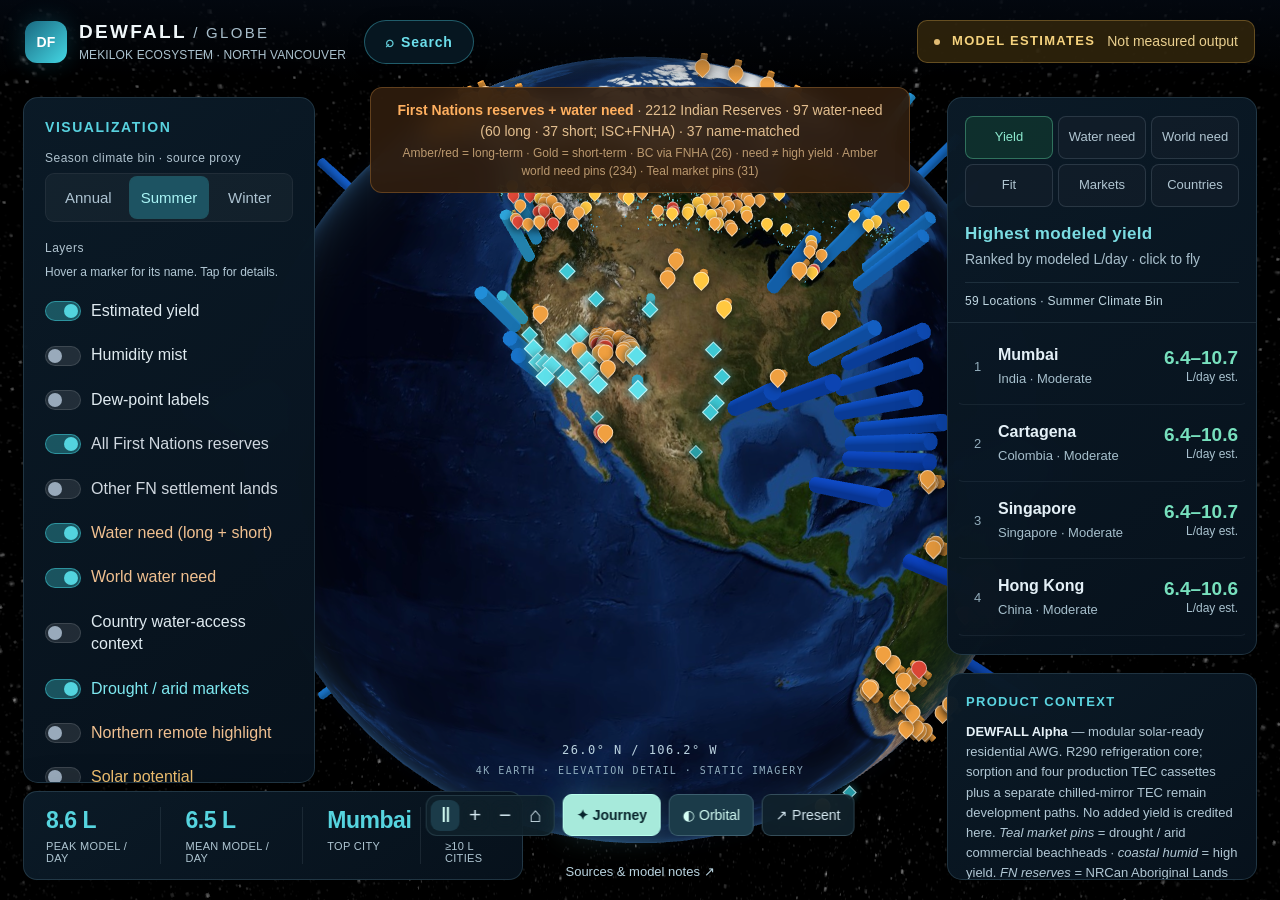
==== commit 07663cf2: "Publish tested DEWFALL Globe improvements" ====
--- a/index.html
+++ b/index.html
@@ -10,10 +10,10 @@
   <meta http-equiv="Cache-Control" content="no-cache" />
   <meta name="description" content="DEWFALL Alpha — estimated atmospheric water yield by climate, all Canadian First Nations reserves (NRCan), plus ISC/FNHA water-need layer (long + short, nationwide). Model estimates only. Mekilok, North Vancouver." />
   <title>DEWFALL · Earth & Water Atlas</title>
-  <link rel="stylesheet" href="css/styles.css?v=mtnzxuc7" />
-<link rel="stylesheet" href="css/observatory.css?v=mtnzxuc7" />
-  <link rel="stylesheet" href="css/realism.css?v=mtnzxuc7" />
-  <meta name="dewfall-release" content="mtnzxuc7" />
+  <link rel="stylesheet" href="css/styles.css?v=mto0bqx0" />
+<link rel="stylesheet" href="css/observatory.css?v=mto0bqx0" />
+  <link rel="stylesheet" href="css/realism.css?v=mto0bqx0" />
+  <meta name="dewfall-release" content="mto0bqx0" />
 </head>
 <body>
   <div id="loader" class="loader" aria-live="polite">
@@ -85,7 +85,8 @@
         <label class="toggle toggle-reserve"><input type="checkbox" id="layer-reserves" checked /> All First Nations reserves</label>
         <label class="toggle toggle-reserve"><input type="checkbox" id="layer-other-fn" /> Other FN settlement lands</label>
         <label class="toggle toggle-need"><input type="checkbox" id="layer-ltdwa" checked /> Water need (long + short)</label>
-        <label class="toggle toggle-need"><input type="checkbox" id="layer-world" checked /> World Indigenous / BWA need</label>
+        <label class="toggle toggle-need"><input type="checkbox" id="layer-world" checked /> World water need</label>
+      <label class="toggle"><input type="checkbox" id="layer-countries" /> Country water-access context</label>
         <label class="toggle toggle-market"><input type="checkbox" id="layer-drought" checked /> Drought / arid markets</label>
         <label class="toggle toggle-need"><input type="checkbox" id="layer-northern" /> Northern remote highlight</label>
         <label class="toggle toggle-solar"><input type="checkbox" id="layer-solar" /> Solar potential</label>
@@ -110,7 +111,7 @@
         <span class="need-swatch short"></span> Short-term (gold)
         <span class="need-swatch dnc"></span> Do not consume / use
         <span class="need-swatch north"></span> Northern remote
-        <span class="need-swatch world"></span> World Indigenous / BWA (same amber pins)
+        <span class="need-swatch world"></span> World shortages / conflict / communities
         <span class="need-swatch drought"></span> Drought / arid markets (teal diamond — commercial)
       </div>
       <div class="legend-need legend-bc">BC DWAs from FNHA (Aug 2026) included in need layer</div>
@@ -121,7 +122,7 @@
         <div class="legend-need legend-bc">Irradiance model estimates — not a utility interconnection study</div>
       </div>
     </div>
-    <p class="hint">Density = NRCan Indian Reserves. Amber/red = long-term need · Gold = short-term (ISC + FNHA BC). Amber world pins = curated Indigenous / BWA need outside Canada. Teal diamonds = drought / arid <em>commercial</em> first markets (not need pins). Cyan pillars = estimated L/day. <strong>Solar potential</strong> recolors reserves by GHI and shows untapped TEC-branch PV (model).</p>
+    <p class="hint">Density = NRCan Indian Reserves. Amber/red = long-term need · Gold = short-term (ISC + FNHA BC). Amber world pins = dated community, shortage, conflict and disaster reports outside Canada. Violet outlined markers = national water-access context, not city advisories. Teal diamonds = drought / arid <em>commercial</em> first markets (not need pins). Cyan pillars = estimated L/day. <strong>Solar potential</strong> recolors reserves by GHI and shows untapped TEC-branch PV (model).</p>
   </aside>
 
 
@@ -147,10 +148,12 @@
           <button type="button" class="rank-tab" data-rank="world" role="tab">World need</button>
           <button type="button" class="rank-tab" data-rank="fit" role="tab">Fit</button>
           <button type="button" class="rank-tab" data-rank="markets" role="tab">Markets</button>
+          <button type="button" class="rank-tab" data-rank="countries" role="tab">Countries</button>
         </div>
         <button type="button" class="sheet-close" id="close-list" aria-label="Close list">×</button>
       </div>
-      <h2 id="rank-title">Where DEWFALL produces most</h2>
+      <label id="world-cause-filter" hidden>World need category<select id="world-cause"><option value="all">All documented sites</option><option value="conflict">Conflict disruption</option><option value="shortage">Water shortages</option><option value="quality">Contamination / disease</option><option value="disaster">Disaster disruption</option><option value="displacement">Displacement</option><option value="community">Community / advisory records</option></select></label>
+        <h2 id="rank-title">Where DEWFALL produces most</h2>
       <p id="rank-sub">Ranked by modeled L/day · click to fly</p>
     </header>
     <div id="rank-list" class="rank-list"></div>
@@ -200,10 +203,10 @@
     <h3>Places and water need</h3><p>Land records come from NRCan Aboriginal Lands of Canada centroids. Canadian need layers carry dated ISC and FNHA snapshots from August–September 2026. World sites retain the original curated citations and approximate community coordinates. A marker does not establish a current advisory, community consent or willingness to buy. Check each linked source and engage through a Nation-led process.</p>
     <h3>Solar, population and funding</h3><p>Solar is a latitude-based irradiance approximation with a 0.6 kWp array and 0.75 performance ratio assumption. Population and income are estimates or regional proxies. Funders are research starting points; eligibility, application windows and support have not been verified.</p>
     <h3>Earth and source files</h3><p>NASA Blue Marble imagery and Earth night/ocean textures distributed with three-globe. Day/night illumination is illustrative, not a real-time solar position. Source records were imported on 4 September 2026.</p>
-    <div class="method-links"><a href="https://github.com/donnyjm/dewfall-globe" target="_blank" rel="noopener">Original globe &amp; datasets ↗</a><a href="data/WORLD_WATER_NEED_SOURCES.md" target="_blank" rel="noopener">World-need source register ↗</a><a href="https://github.com/vasturiano/three-globe/tree/master/example/img" target="_blank" rel="noopener">Earth texture collection ↗</a><a href="js/yield.js?v=mtnzxuc7" target="_blank" rel="noopener">Transparent yield model ↗</a></div>
+    <div class="method-links"><a href="data/global-water-sources.html" target="_blank" rel="noopener">Worldwide coverage &amp; new crisis sources ↗</a><a href="https://github.com/donnyjm/dewfall-globe" target="_blank" rel="noopener">Original globe &amp; datasets ↗</a><a href="data/WORLD_WATER_NEED_SOURCES.md" target="_blank" rel="noopener">World-need source register ↗</a><a href="https://github.com/vasturiano/three-globe/tree/master/example/img" target="_blank" rel="noopener">Earth texture collection ↗</a><a href="js/yield.js?v=mto0bqx0" target="_blank" rel="noopener">Transparent yield model ↗</a></div>
     <p class="method-final">Sharing only creates a local card or copied link. No outreach is sent.</p>
   </dialog>
-  <script src="js/updater.js?v=mtnzxuc7"></script>
-  <script src="js/loader.js?v=mtnzxuc7"></script>
+  <script src="js/updater.js?v=mto0bqx0"></script>
+  <script src="js/loader.js?v=mto0bqx0"></script>
 </body>
 </html>
--- a/css/realism.css
+++ b/css/realism.css
@@ -76,3 +76,17 @@
 }
 .fn-pin:focus-visible .fn-pin-label,.drought-pin:focus-visible .drought-pin-label{display:block!important;max-width:260px;white-space:normal}
 .label-help{font-size:12px;line-height:1.5;color:#b1c7d4;margin:0 0 12px}
+
+.rank-tabs{display:grid;grid-template-columns:repeat(3,minmax(0,1fr));gap:5px}
+.rank-tab{min-height:38px}
+#world-cause-filter{display:block;margin:10px 0;color:#b1c7d4;font-size:12px}
+#world-cause-filter[hidden]{display:none}
+#world-cause{display:block;width:100%;margin-top:6px;padding:9px;border:1px solid #567080;background:#102330;color:#f3f8fb;border-radius:8px;font:inherit;font-size:14px}
+.evidence-context{font-size:12px;line-height:1.6;color:#cfbd9c;margin:10px 0}
+.country-pin{position:relative;width:18px;height:18px;padding:3px;background:none;border:0;pointer-events:auto;cursor:pointer;transform:translate(-50%,-50%)}
+.country-dot{display:block;width:12px;height:12px;background:#0d1429;border:2px solid var(--country-colour);border-radius:50%}
+.country-name{display:none;position:absolute;bottom:24px;left:50%;transform:translateX(-50%);background:#121a30;color:#f3e7ff;padding:6px 9px;border:1px solid #9d8bc0;border-radius:6px;white-space:nowrap;font:13px/1.4 system-ui;pointer-events:none}
+@media(hover:hover){.country-pin:hover .country-name{display:block}}
+.country-pin:focus-visible .country-name{display:block}
+.journey-mode .country-pin{visibility:hidden;pointer-events:none}
+@media(max-width:820px),(pointer:coarse){.country-pin{width:28px;height:28px;padding:8px}.rank-tab{min-height:44px}}
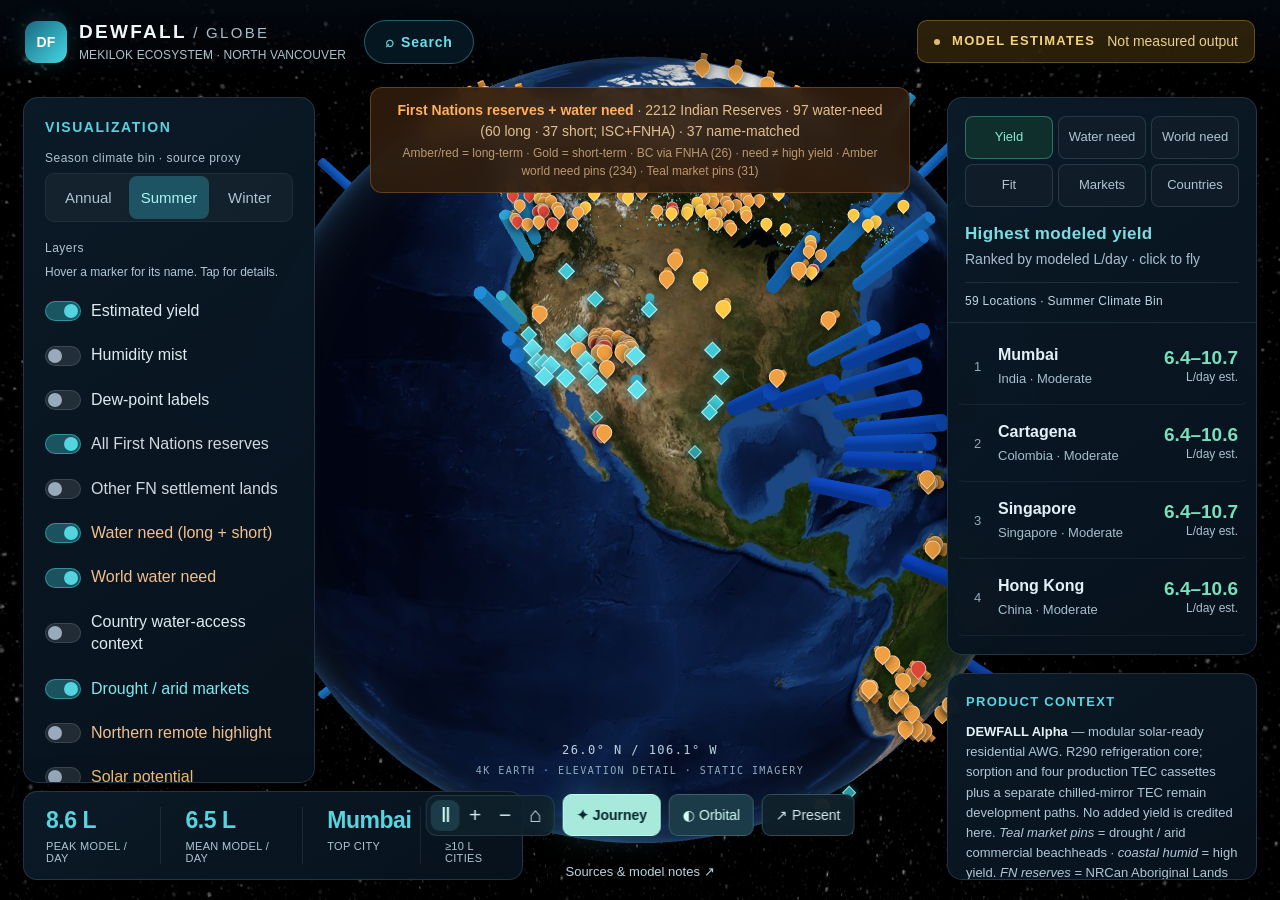
==== commit 0526495b: "Publish tested DEWFALL Globe improvements" ====
--- a/index.html
+++ b/index.html
@@ -10,10 +10,10 @@
   <meta http-equiv="Cache-Control" content="no-cache" />
   <meta name="description" content="DEWFALL Alpha — estimated atmospheric water yield by climate, all Canadian First Nations reserves (NRCan), plus ISC/FNHA water-need layer (long + short, nationwide). Model estimates only. Mekilok, North Vancouver." />
   <title>DEWFALL · Earth & Water Atlas</title>
-  <link rel="stylesheet" href="css/styles.css?v=mto0bqx0" />
-<link rel="stylesheet" href="css/observatory.css?v=mto0bqx0" />
-  <link rel="stylesheet" href="css/realism.css?v=mto0bqx0" />
-  <meta name="dewfall-release" content="mto0bqx0" />
+  <link rel="stylesheet" href="css/styles.css?v=mto0elqt" />
+<link rel="stylesheet" href="css/observatory.css?v=mto0elqt" />
+  <link rel="stylesheet" href="css/realism.css?v=mto0elqt" />
+  <meta name="dewfall-release" content="mto0elqt" />
 </head>
 <body>
   <div id="loader" class="loader" aria-live="polite">
@@ -203,10 +203,10 @@
     <h3>Places and water need</h3><p>Land records come from NRCan Aboriginal Lands of Canada centroids. Canadian need layers carry dated ISC and FNHA snapshots from August–September 2026. World sites retain the original curated citations and approximate community coordinates. A marker does not establish a current advisory, community consent or willingness to buy. Check each linked source and engage through a Nation-led process.</p>
     <h3>Solar, population and funding</h3><p>Solar is a latitude-based irradiance approximation with a 0.6 kWp array and 0.75 performance ratio assumption. Population and income are estimates or regional proxies. Funders are research starting points; eligibility, application windows and support have not been verified.</p>
     <h3>Earth and source files</h3><p>NASA Blue Marble imagery and Earth night/ocean textures distributed with three-globe. Day/night illumination is illustrative, not a real-time solar position. Source records were imported on 4 September 2026.</p>
-    <div class="method-links"><a href="data/global-water-sources.html" target="_blank" rel="noopener">Worldwide coverage &amp; new crisis sources ↗</a><a href="https://github.com/donnyjm/dewfall-globe" target="_blank" rel="noopener">Original globe &amp; datasets ↗</a><a href="data/WORLD_WATER_NEED_SOURCES.md" target="_blank" rel="noopener">World-need source register ↗</a><a href="https://github.com/vasturiano/three-globe/tree/master/example/img" target="_blank" rel="noopener">Earth texture collection ↗</a><a href="js/yield.js?v=mto0bqx0" target="_blank" rel="noopener">Transparent yield model ↗</a></div>
+    <div class="method-links"><a href="data/global-water-sources.html" target="_blank" rel="noopener">Worldwide coverage &amp; new crisis sources ↗</a><a href="https://github.com/donnyjm/dewfall-globe" target="_blank" rel="noopener">Original globe &amp; datasets ↗</a><a href="data/WORLD_WATER_NEED_SOURCES.md" target="_blank" rel="noopener">World-need source register ↗</a><a href="https://github.com/vasturiano/three-globe/tree/master/example/img" target="_blank" rel="noopener">Earth texture collection ↗</a><a href="js/yield.js?v=mto0elqt" target="_blank" rel="noopener">Transparent yield model ↗</a></div>
     <p class="method-final">Sharing only creates a local card or copied link. No outreach is sent.</p>
   </dialog>
-  <script src="js/updater.js?v=mto0bqx0"></script>
-  <script src="js/loader.js?v=mto0bqx0"></script>
+  <script src="js/updater.js?v=mto0elqt"></script>
+  <script src="js/loader.js?v=mto0elqt"></script>
 </body>
 </html>
--- a/css/realism.css
+++ b/css/realism.css
@@ -70,11 +70,11 @@
 }
 
 /* Quiet map: reveal only the marker being inspected, including selected pins. */
-.fn-pin .fn-pin-label,.drought-pin .drought-pin-label{display:none!important;pointer-events:none}
+#globeViz .fn-pin .fn-pin-label,#globeViz .drought-pin .drought-pin-label{display:none!important;pointer-events:none}
 @media(hover:hover){
-  .fn-pin:hover .fn-pin-label,.drought-pin:hover .drought-pin-label{display:block!important;max-width:260px;white-space:normal;overflow:visible;text-overflow:clip}
+  #globeViz .fn-pin:hover .fn-pin-label,#globeViz .drought-pin:hover .drought-pin-label{display:block!important;max-width:260px;white-space:normal;overflow:visible;text-overflow:clip}
 }
-.fn-pin:focus-visible .fn-pin-label,.drought-pin:focus-visible .drought-pin-label{display:block!important;max-width:260px;white-space:normal}
+#globeViz .fn-pin:focus-visible .fn-pin-label,#globeViz .drought-pin:focus-visible .drought-pin-label{display:block!important;max-width:260px;white-space:normal}
 .label-help{font-size:12px;line-height:1.5;color:#b1c7d4;margin:0 0 12px}
 
 .rank-tabs{display:grid;grid-template-columns:repeat(3,minmax(0,1fr));gap:5px}
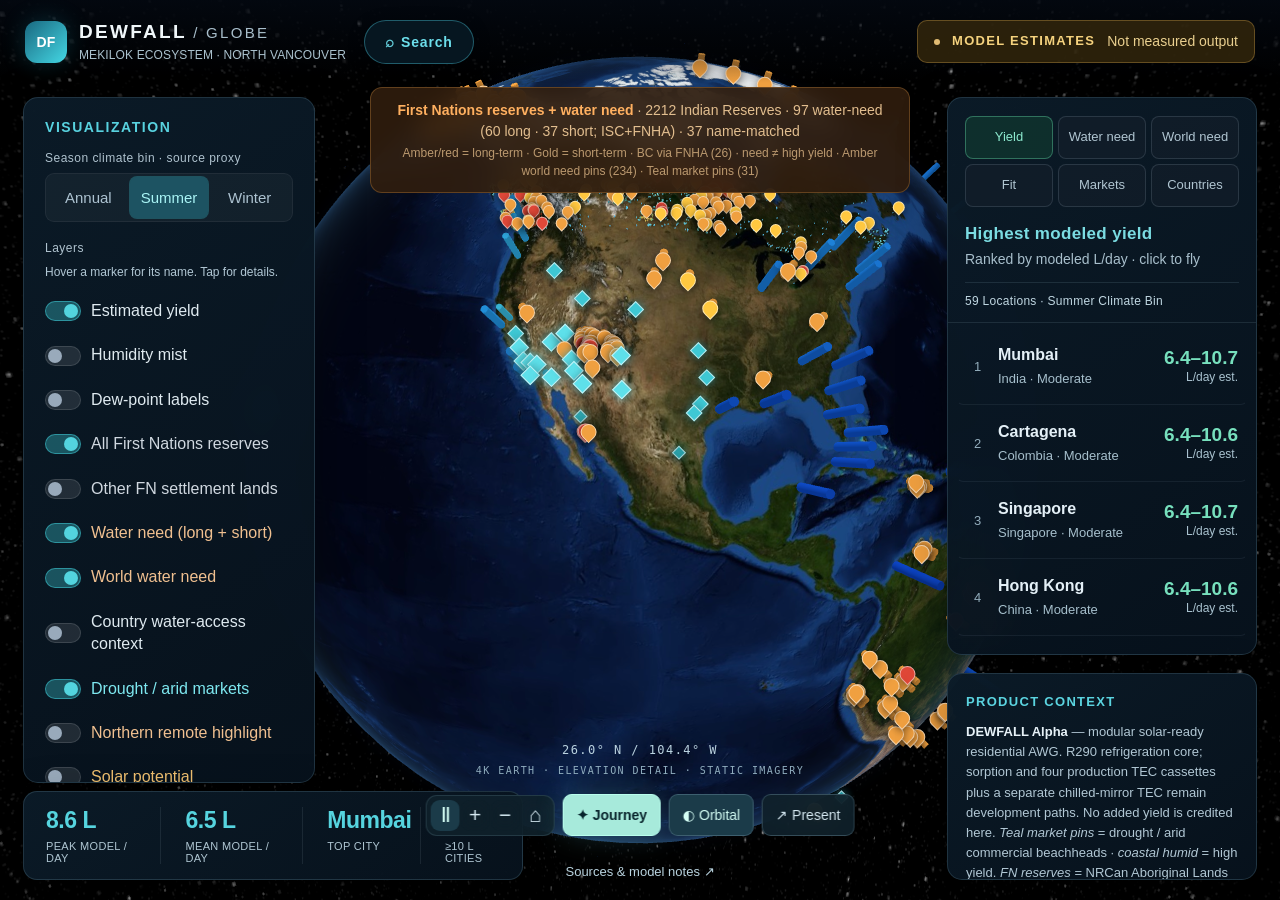
==== commit 8d954c05: "Publish tested DEWFALL Globe improvements" ====
--- a/index.html
+++ b/index.html
@@ -10,10 +10,10 @@
   <meta http-equiv="Cache-Control" content="no-cache" />
   <meta name="description" content="DEWFALL Alpha — estimated atmospheric water yield by climate, all Canadian First Nations reserves (NRCan), plus ISC/FNHA water-need layer (long + short, nationwide). Model estimates only. Mekilok, North Vancouver." />
   <title>DEWFALL · Earth & Water Atlas</title>
-  <link rel="stylesheet" href="css/styles.css?v=mto0elqt" />
-<link rel="stylesheet" href="css/observatory.css?v=mto0elqt" />
-  <link rel="stylesheet" href="css/realism.css?v=mto0elqt" />
-  <meta name="dewfall-release" content="mto0elqt" />
+  <link rel="stylesheet" href="css/styles.css?v=mto0jpt5" />
+<link rel="stylesheet" href="css/observatory.css?v=mto0jpt5" />
+  <link rel="stylesheet" href="css/realism.css?v=mto0jpt5" />
+  <meta name="dewfall-release" content="mto0jpt5" />
 </head>
 <body>
   <div id="loader" class="loader" aria-live="polite">
@@ -203,10 +203,10 @@
     <h3>Places and water need</h3><p>Land records come from NRCan Aboriginal Lands of Canada centroids. Canadian need layers carry dated ISC and FNHA snapshots from August–September 2026. World sites retain the original curated citations and approximate community coordinates. A marker does not establish a current advisory, community consent or willingness to buy. Check each linked source and engage through a Nation-led process.</p>
     <h3>Solar, population and funding</h3><p>Solar is a latitude-based irradiance approximation with a 0.6 kWp array and 0.75 performance ratio assumption. Population and income are estimates or regional proxies. Funders are research starting points; eligibility, application windows and support have not been verified.</p>
     <h3>Earth and source files</h3><p>NASA Blue Marble imagery and Earth night/ocean textures distributed with three-globe. Day/night illumination is illustrative, not a real-time solar position. Source records were imported on 4 September 2026.</p>
-    <div class="method-links"><a href="data/global-water-sources.html" target="_blank" rel="noopener">Worldwide coverage &amp; new crisis sources ↗</a><a href="https://github.com/donnyjm/dewfall-globe" target="_blank" rel="noopener">Original globe &amp; datasets ↗</a><a href="data/WORLD_WATER_NEED_SOURCES.md" target="_blank" rel="noopener">World-need source register ↗</a><a href="https://github.com/vasturiano/three-globe/tree/master/example/img" target="_blank" rel="noopener">Earth texture collection ↗</a><a href="js/yield.js?v=mto0elqt" target="_blank" rel="noopener">Transparent yield model ↗</a></div>
+    <div class="method-links"><a href="data/global-water-sources.html" target="_blank" rel="noopener">Worldwide coverage &amp; new crisis sources ↗</a><a href="https://github.com/donnyjm/dewfall-globe" target="_blank" rel="noopener">Original globe &amp; datasets ↗</a><a href="data/WORLD_WATER_NEED_SOURCES.md" target="_blank" rel="noopener">World-need source register ↗</a><a href="https://github.com/vasturiano/three-globe/tree/master/example/img" target="_blank" rel="noopener">Earth texture collection ↗</a><a href="js/yield.js?v=mto0jpt5" target="_blank" rel="noopener">Transparent yield model ↗</a></div>
     <p class="method-final">Sharing only creates a local card or copied link. No outreach is sent.</p>
   </dialog>
-  <script src="js/updater.js?v=mto0elqt"></script>
-  <script src="js/loader.js?v=mto0elqt"></script>
+  <script src="js/updater.js?v=mto0jpt5"></script>
+  <script src="js/loader.js?v=mto0jpt5"></script>
 </body>
 </html>
--- a/css/realism.css
+++ b/css/realism.css
@@ -90,3 +90,11 @@
 .country-pin:focus-visible .country-name{display:block}
 .journey-mode .country-pin{visibility:hidden;pointer-events:none}
 @media(max-width:820px),(pointer:coarse){.country-pin{width:28px;height:28px;padding:8px}.rank-tab{min-height:44px}}
+
+/* Compact map labels; keep detail cards and touch targets readable. */
+#globeViz .fn-pin .fn-pin-label,
+#globeViz .drought-pin .drought-pin-label,
+#globeViz .country-pin .country-name {
+  font-size:11px!important;line-height:1.3!important;padding:3px 6px!important;
+  max-width:190px!important;font-weight:550;
+}
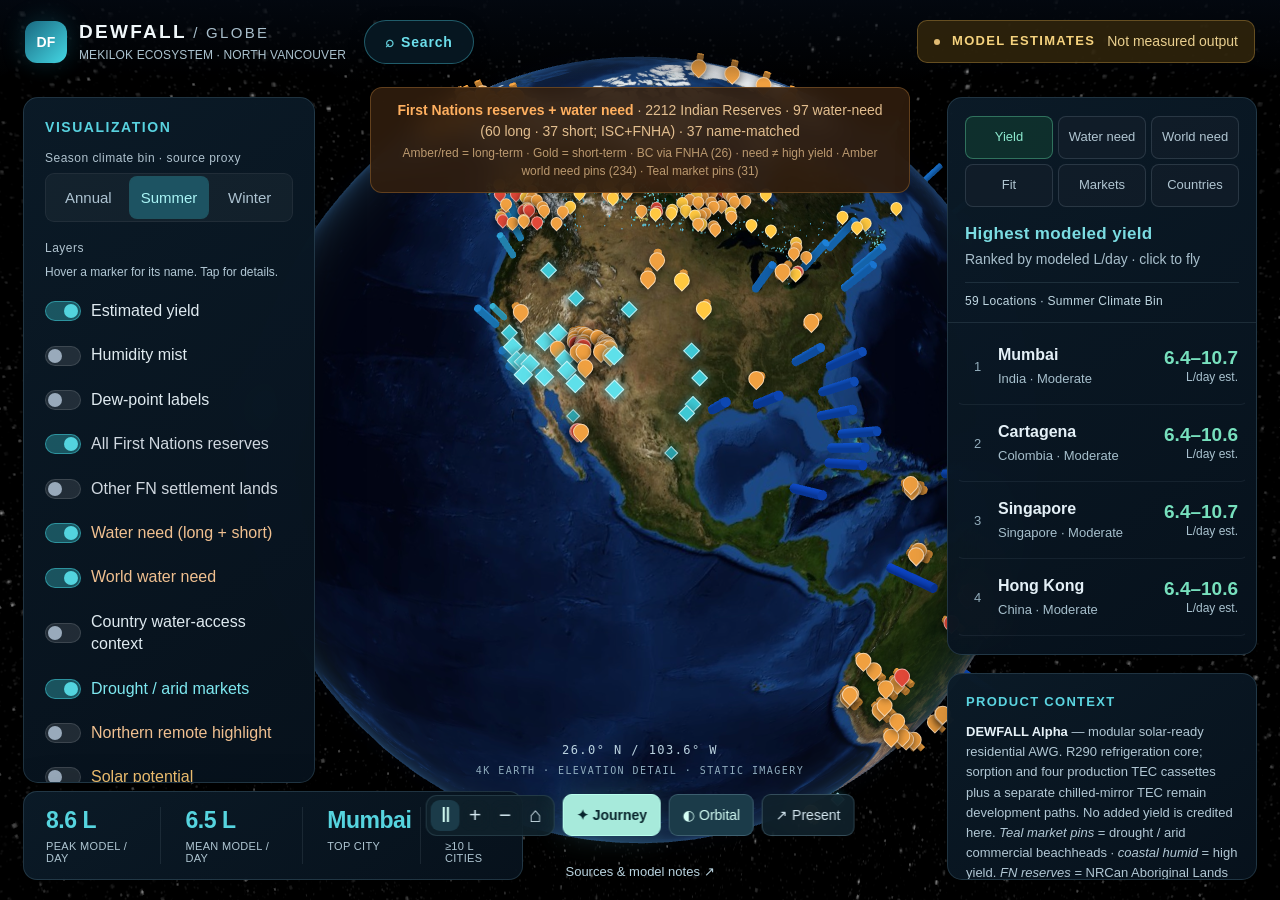
==== commit 04cd3254: "Publish tested DEWFALL Globe improvements" ====
--- a/index.html
+++ b/index.html
@@ -10,10 +10,10 @@
   <meta http-equiv="Cache-Control" content="no-cache" />
   <meta name="description" content="DEWFALL Alpha — estimated atmospheric water yield by climate, all Canadian First Nations reserves (NRCan), plus ISC/FNHA water-need layer (long + short, nationwide). Model estimates only. Mekilok, North Vancouver." />
   <title>DEWFALL · Earth & Water Atlas</title>
-  <link rel="stylesheet" href="css/styles.css?v=mto0jpt5" />
-<link rel="stylesheet" href="css/observatory.css?v=mto0jpt5" />
-  <link rel="stylesheet" href="css/realism.css?v=mto0jpt5" />
-  <meta name="dewfall-release" content="mto0jpt5" />
+  <link rel="stylesheet" href="css/styles.css?v=mtokfc8w" />
+<link rel="stylesheet" href="css/observatory.css?v=mtokfc8w" />
+  <link rel="stylesheet" href="css/realism.css?v=mtokfc8w" />
+  <meta name="dewfall-release" content="mtokfc8w" />
 </head>
 <body>
   <div id="loader" class="loader" aria-live="polite">
@@ -203,10 +203,10 @@
     <h3>Places and water need</h3><p>Land records come from NRCan Aboriginal Lands of Canada centroids. Canadian need layers carry dated ISC and FNHA snapshots from August–September 2026. World sites retain the original curated citations and approximate community coordinates. A marker does not establish a current advisory, community consent or willingness to buy. Check each linked source and engage through a Nation-led process.</p>
     <h3>Solar, population and funding</h3><p>Solar is a latitude-based irradiance approximation with a 0.6 kWp array and 0.75 performance ratio assumption. Population and income are estimates or regional proxies. Funders are research starting points; eligibility, application windows and support have not been verified.</p>
     <h3>Earth and source files</h3><p>NASA Blue Marble imagery and Earth night/ocean textures distributed with three-globe. Day/night illumination is illustrative, not a real-time solar position. Source records were imported on 4 September 2026.</p>
-    <div class="method-links"><a href="data/global-water-sources.html" target="_blank" rel="noopener">Worldwide coverage &amp; new crisis sources ↗</a><a href="https://github.com/donnyjm/dewfall-globe" target="_blank" rel="noopener">Original globe &amp; datasets ↗</a><a href="data/WORLD_WATER_NEED_SOURCES.md" target="_blank" rel="noopener">World-need source register ↗</a><a href="https://github.com/vasturiano/three-globe/tree/master/example/img" target="_blank" rel="noopener">Earth texture collection ↗</a><a href="js/yield.js?v=mto0jpt5" target="_blank" rel="noopener">Transparent yield model ↗</a></div>
+    <div class="method-links"><a href="data/global-water-sources.html" target="_blank" rel="noopener">Worldwide coverage &amp; new crisis sources ↗</a><a href="https://github.com/donnyjm/dewfall-globe" target="_blank" rel="noopener">Original globe &amp; datasets ↗</a><a href="data/WORLD_WATER_NEED_SOURCES.md" target="_blank" rel="noopener">World-need source register ↗</a><a href="https://github.com/vasturiano/three-globe/tree/master/example/img" target="_blank" rel="noopener">Earth texture collection ↗</a><a href="js/yield.js?v=mtokfc8w" target="_blank" rel="noopener">Transparent yield model ↗</a></div>
     <p class="method-final">Sharing only creates a local card or copied link. No outreach is sent.</p>
   </dialog>
-  <script src="js/updater.js?v=mto0jpt5"></script>
-  <script src="js/loader.js?v=mto0jpt5"></script>
+  <script src="js/updater.js?v=mtokfc8w"></script>
+  <script src="js/loader.js?v=mtokfc8w"></script>
 </body>
 </html>
--- a/css/realism.css
+++ b/css/realism.css
@@ -98,3 +98,5 @@
   font-size:11px!important;line-height:1.3!important;padding:3px 6px!important;
   max-width:190px!important;font-weight:550;
 }
+
+.reserve-hover-name{display:block;padding:4px 7px;border:1px solid #6a9dab;background:#081a28ed;color:#f1f8fb;border-radius:5px;font:550 11px/1.3 system-ui;max-width:210px;white-space:normal;pointer-events:none}
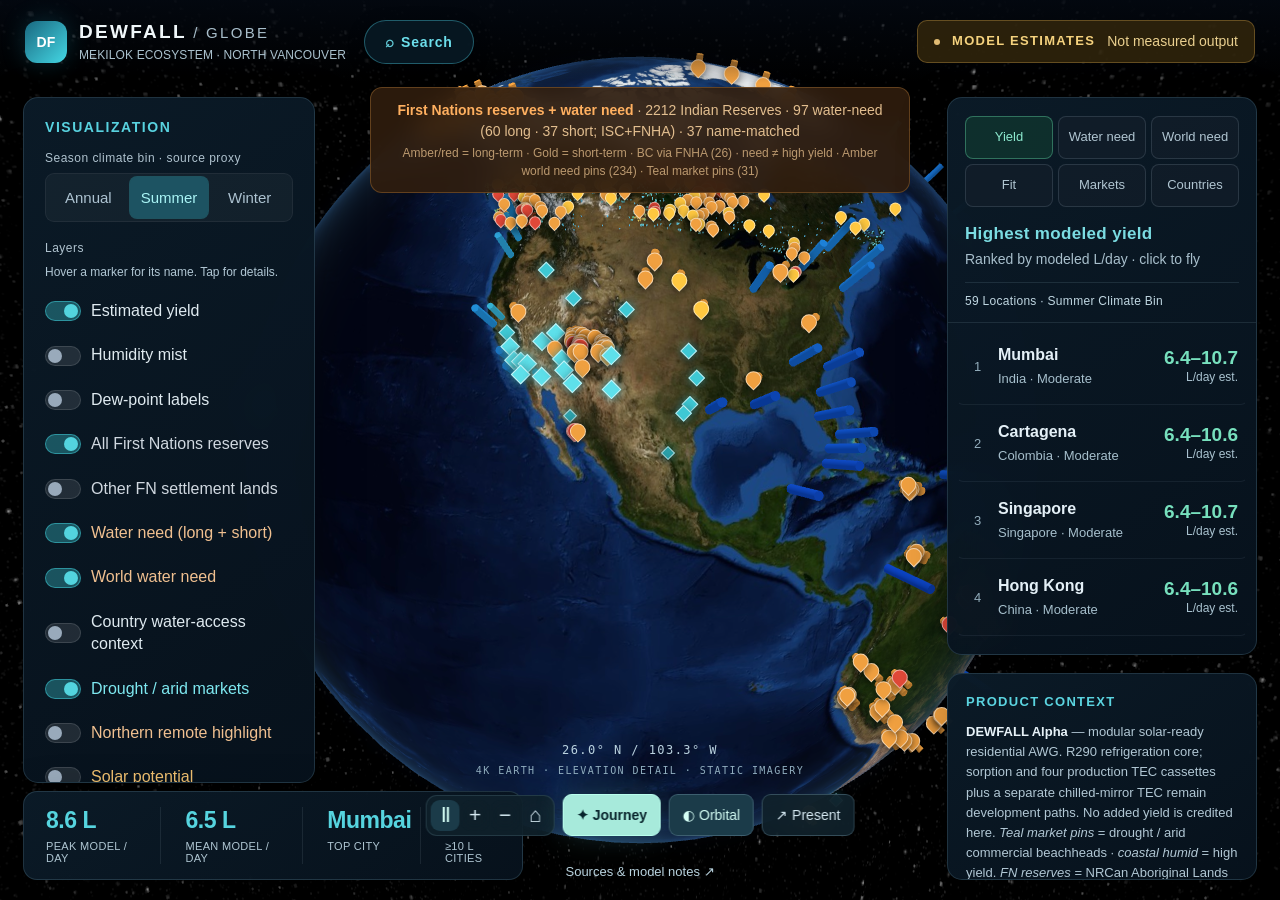
==== commit 9cd7cbf6: "Publish tested DEWFALL Globe improvements" ====
--- a/index.html
+++ b/index.html
@@ -10,10 +10,10 @@
   <meta http-equiv="Cache-Control" content="no-cache" />
   <meta name="description" content="DEWFALL Alpha — estimated atmospheric water yield by climate, all Canadian First Nations reserves (NRCan), plus ISC/FNHA water-need layer (long + short, nationwide). Model estimates only. Mekilok, North Vancouver." />
   <title>DEWFALL · Earth & Water Atlas</title>
-  <link rel="stylesheet" href="css/styles.css?v=mtokfc8w" />
-<link rel="stylesheet" href="css/observatory.css?v=mtokfc8w" />
-  <link rel="stylesheet" href="css/realism.css?v=mtokfc8w" />
-  <meta name="dewfall-release" content="mtokfc8w" />
+  <link rel="stylesheet" href="css/styles.css?v=mtoknenn" />
+<link rel="stylesheet" href="css/observatory.css?v=mtoknenn" />
+  <link rel="stylesheet" href="css/realism.css?v=mtoknenn" />
+  <meta name="dewfall-release" content="mtoknenn" />
 </head>
 <body>
   <div id="loader" class="loader" aria-live="polite">
@@ -203,10 +203,10 @@
     <h3>Places and water need</h3><p>Land records come from NRCan Aboriginal Lands of Canada centroids. Canadian need layers carry dated ISC and FNHA snapshots from August–September 2026. World sites retain the original curated citations and approximate community coordinates. A marker does not establish a current advisory, community consent or willingness to buy. Check each linked source and engage through a Nation-led process.</p>
     <h3>Solar, population and funding</h3><p>Solar is a latitude-based irradiance approximation with a 0.6 kWp array and 0.75 performance ratio assumption. Population and income are estimates or regional proxies. Funders are research starting points; eligibility, application windows and support have not been verified.</p>
     <h3>Earth and source files</h3><p>NASA Blue Marble imagery and Earth night/ocean textures distributed with three-globe. Day/night illumination is illustrative, not a real-time solar position. Source records were imported on 4 September 2026.</p>
-    <div class="method-links"><a href="data/global-water-sources.html" target="_blank" rel="noopener">Worldwide coverage &amp; new crisis sources ↗</a><a href="https://github.com/donnyjm/dewfall-globe" target="_blank" rel="noopener">Original globe &amp; datasets ↗</a><a href="data/WORLD_WATER_NEED_SOURCES.md" target="_blank" rel="noopener">World-need source register ↗</a><a href="https://github.com/vasturiano/three-globe/tree/master/example/img" target="_blank" rel="noopener">Earth texture collection ↗</a><a href="js/yield.js?v=mtokfc8w" target="_blank" rel="noopener">Transparent yield model ↗</a></div>
+    <div class="method-links"><a href="data/global-water-sources.html" target="_blank" rel="noopener">Worldwide coverage &amp; new crisis sources ↗</a><a href="https://github.com/donnyjm/dewfall-globe" target="_blank" rel="noopener">Original globe &amp; datasets ↗</a><a href="data/WORLD_WATER_NEED_SOURCES.md" target="_blank" rel="noopener">World-need source register ↗</a><a href="https://github.com/vasturiano/three-globe/tree/master/example/img" target="_blank" rel="noopener">Earth texture collection ↗</a><a href="js/yield.js?v=mtoknenn" target="_blank" rel="noopener">Transparent yield model ↗</a></div>
     <p class="method-final">Sharing only creates a local card or copied link. No outreach is sent.</p>
   </dialog>
-  <script src="js/updater.js?v=mtokfc8w"></script>
-  <script src="js/loader.js?v=mtokfc8w"></script>
+  <script src="js/updater.js?v=mtoknenn"></script>
+  <script src="js/loader.js?v=mtoknenn"></script>
 </body>
 </html>
--- a/css/realism.css
+++ b/css/realism.css
@@ -100,3 +100,5 @@
 }
 
 .reserve-hover-name{display:block;padding:4px 7px;border:1px solid #6a9dab;background:#081a28ed;color:#f1f8fb;border-radius:5px;font:550 11px/1.3 system-ui;max-width:210px;white-space:normal;pointer-events:none}
+
+.reserve-tap-options{display:grid;gap:6px;padding:12px 18px 28px;max-height:45vh;overflow:auto}.reserve-tap-options button{min-height:48px;text-align:left;padding:10px 12px;background:#123043;color:#f2f8fc;border:1px solid #416377;border-radius:8px;font:15px/1.4 system-ui}.reserve-tap-options small{display:block;color:#bdd2dd;font-size:12px}
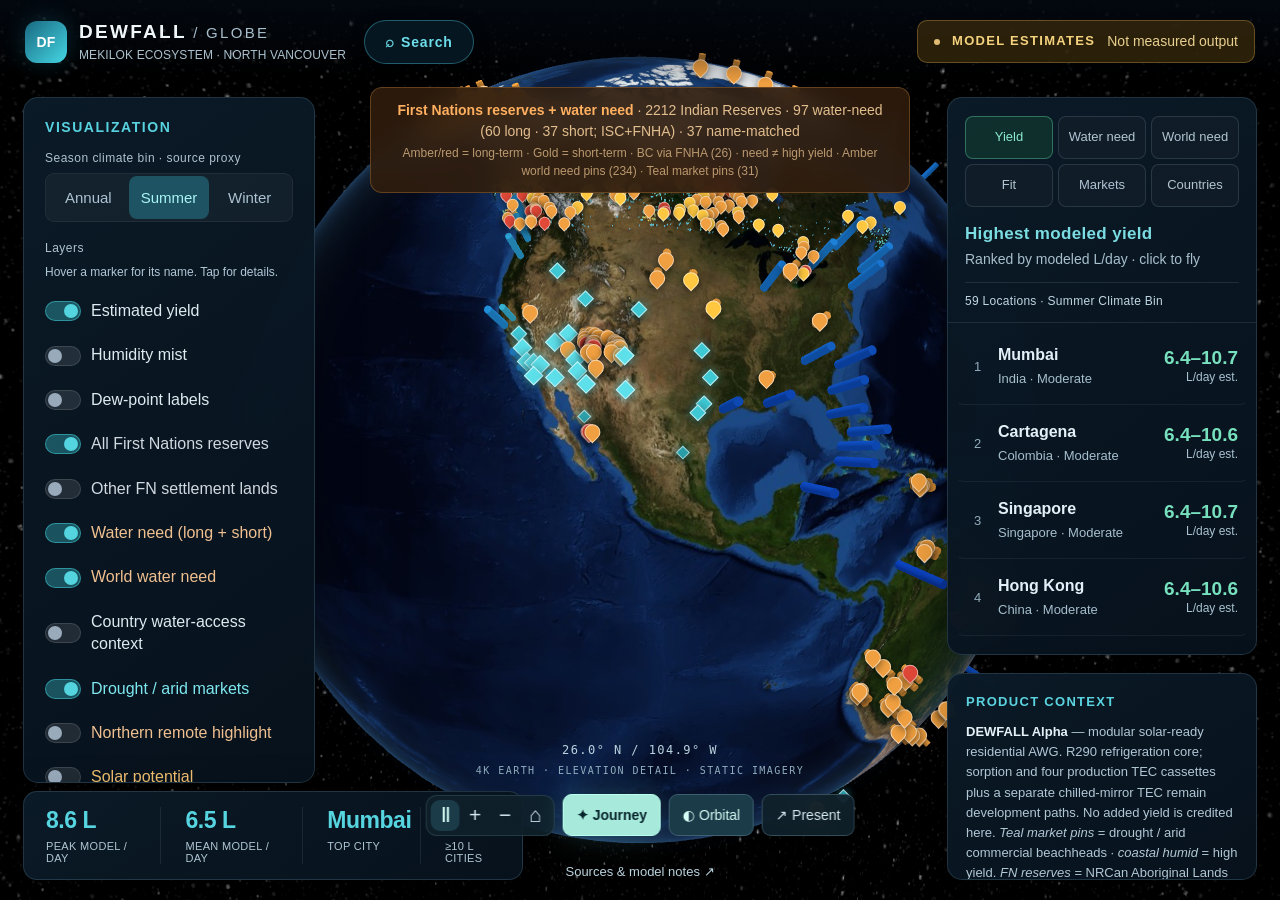
==== commit afca57ee: "Publish tested DEWFALL Globe improvements" ====
--- a/index.html
+++ b/index.html
@@ -10,10 +10,10 @@
   <meta http-equiv="Cache-Control" content="no-cache" />
   <meta name="description" content="DEWFALL Alpha — estimated atmospheric water yield by climate, all Canadian First Nations reserves (NRCan), plus ISC/FNHA water-need layer (long + short, nationwide). Model estimates only. Mekilok, North Vancouver." />
   <title>DEWFALL · Earth & Water Atlas</title>
-  <link rel="stylesheet" href="css/styles.css?v=mtoknenn" />
-<link rel="stylesheet" href="css/observatory.css?v=mtoknenn" />
-  <link rel="stylesheet" href="css/realism.css?v=mtoknenn" />
-  <meta name="dewfall-release" content="mtoknenn" />
+  <link rel="stylesheet" href="css/styles.css?v=mtomcsie" />
+<link rel="stylesheet" href="css/observatory.css?v=mtomcsie" />
+  <link rel="stylesheet" href="css/realism.css?v=mtomcsie" />
+  <meta name="dewfall-release" content="mtomcsie" />
 </head>
 <body>
   <div id="loader" class="loader" aria-live="polite">
@@ -203,10 +203,10 @@
     <h3>Places and water need</h3><p>Land records come from NRCan Aboriginal Lands of Canada centroids. Canadian need layers carry dated ISC and FNHA snapshots from August–September 2026. World sites retain the original curated citations and approximate community coordinates. A marker does not establish a current advisory, community consent or willingness to buy. Check each linked source and engage through a Nation-led process.</p>
     <h3>Solar, population and funding</h3><p>Solar is a latitude-based irradiance approximation with a 0.6 kWp array and 0.75 performance ratio assumption. Population and income are estimates or regional proxies. Funders are research starting points; eligibility, application windows and support have not been verified.</p>
     <h3>Earth and source files</h3><p>NASA Blue Marble imagery and Earth night/ocean textures distributed with three-globe. Day/night illumination is illustrative, not a real-time solar position. Source records were imported on 4 September 2026.</p>
-    <div class="method-links"><a href="data/global-water-sources.html" target="_blank" rel="noopener">Worldwide coverage &amp; new crisis sources ↗</a><a href="https://github.com/donnyjm/dewfall-globe" target="_blank" rel="noopener">Original globe &amp; datasets ↗</a><a href="data/WORLD_WATER_NEED_SOURCES.md" target="_blank" rel="noopener">World-need source register ↗</a><a href="https://github.com/vasturiano/three-globe/tree/master/example/img" target="_blank" rel="noopener">Earth texture collection ↗</a><a href="js/yield.js?v=mtoknenn" target="_blank" rel="noopener">Transparent yield model ↗</a></div>
+    <div class="method-links"><a href="data/global-water-sources.html" target="_blank" rel="noopener">Worldwide coverage &amp; new crisis sources ↗</a><a href="https://github.com/donnyjm/dewfall-globe" target="_blank" rel="noopener">Original globe &amp; datasets ↗</a><a href="data/WORLD_WATER_NEED_SOURCES.md" target="_blank" rel="noopener">World-need source register ↗</a><a href="https://github.com/vasturiano/three-globe/tree/master/example/img" target="_blank" rel="noopener">Earth texture collection ↗</a><a href="js/yield.js?v=mtomcsie" target="_blank" rel="noopener">Transparent yield model ↗</a></div>
     <p class="method-final">Sharing only creates a local card or copied link. No outreach is sent.</p>
   </dialog>
-  <script src="js/updater.js?v=mtoknenn"></script>
-  <script src="js/loader.js?v=mtoknenn"></script>
+  <script src="js/updater.js?v=mtomcsie"></script>
+  <script src="js/loader.js?v=mtomcsie"></script>
 </body>
 </html>
--- a/css/realism.css
+++ b/css/realism.css
@@ -102,3 +102,9 @@
 .reserve-hover-name{display:block;padding:4px 7px;border:1px solid #6a9dab;background:#081a28ed;color:#f1f8fb;border-radius:5px;font:550 11px/1.3 system-ui;max-width:210px;white-space:normal;pointer-events:none}
 
 .reserve-tap-options{display:grid;gap:6px;padding:12px 18px 28px;max-height:45vh;overflow:auto}.reserve-tap-options button{min-height:48px;text-align:left;padding:10px 12px;background:#123043;color:#f2f8fc;border:1px solid #416377;border-radius:8px;font:15px/1.4 system-ui}.reserve-tap-options small{display:block;color:#bdd2dd;font-size:12px}
+
+/* A quiet locator without changing the surrounding touch target. */
+#globeViz .fn-pin.selected,#globeViz .drought-pin.selected{filter:drop-shadow(0 1px 3px #0009)}
+#globeViz .fn-pin.selected .fn-pin-dot{width:16px!important;height:16px!important;animation:none!important;border-width:2px;box-shadow:0 0 0 3px #ffd24a30}
+#globeViz .drought-pin.selected .drought-pin-diamond{width:13px!important;height:13px!important;animation:none!important;border-width:2px;box-shadow:0 0 0 3px #3ec8d430}
+#globeViz .fn-pin.selected .fn-pin-beacon,#globeViz .drought-pin.selected .drought-pin-beacon{display:none}
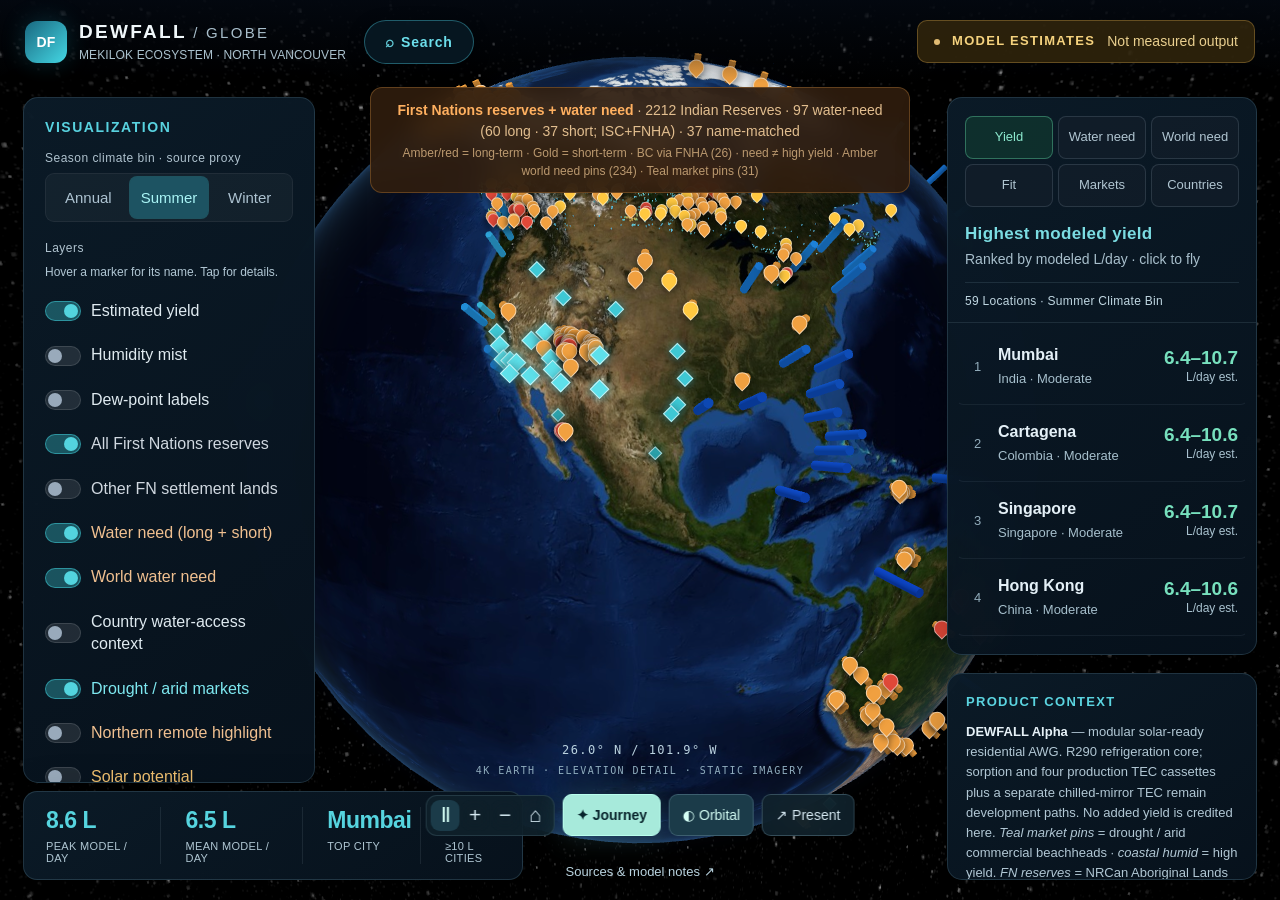
==== commit 4704ef64: "Publish tested DEWFALL Globe improvements" ====
--- a/index.html
+++ b/index.html
@@ -10,10 +10,10 @@
   <meta http-equiv="Cache-Control" content="no-cache" />
   <meta name="description" content="DEWFALL Alpha — estimated atmospheric water yield by climate, all Canadian First Nations reserves (NRCan), plus ISC/FNHA water-need layer (long + short, nationwide). Model estimates only. Mekilok, North Vancouver." />
   <title>DEWFALL · Earth & Water Atlas</title>
-  <link rel="stylesheet" href="css/styles.css?v=mtomcsie" />
-<link rel="stylesheet" href="css/observatory.css?v=mtomcsie" />
-  <link rel="stylesheet" href="css/realism.css?v=mtomcsie" />
-  <meta name="dewfall-release" content="mtomcsie" />
+  <link rel="stylesheet" href="css/styles.css?v=mtomi50u" />
+<link rel="stylesheet" href="css/observatory.css?v=mtomi50u" />
+  <link rel="stylesheet" href="css/realism.css?v=mtomi50u" />
+  <meta name="dewfall-release" content="mtomi50u" />
 </head>
 <body>
   <div id="loader" class="loader" aria-live="polite">
@@ -203,10 +203,10 @@
     <h3>Places and water need</h3><p>Land records come from NRCan Aboriginal Lands of Canada centroids. Canadian need layers carry dated ISC and FNHA snapshots from August–September 2026. World sites retain the original curated citations and approximate community coordinates. A marker does not establish a current advisory, community consent or willingness to buy. Check each linked source and engage through a Nation-led process.</p>
     <h3>Solar, population and funding</h3><p>Solar is a latitude-based irradiance approximation with a 0.6 kWp array and 0.75 performance ratio assumption. Population and income are estimates or regional proxies. Funders are research starting points; eligibility, application windows and support have not been verified.</p>
     <h3>Earth and source files</h3><p>NASA Blue Marble imagery and Earth night/ocean textures distributed with three-globe. Day/night illumination is illustrative, not a real-time solar position. Source records were imported on 4 September 2026.</p>
-    <div class="method-links"><a href="data/global-water-sources.html" target="_blank" rel="noopener">Worldwide coverage &amp; new crisis sources ↗</a><a href="https://github.com/donnyjm/dewfall-globe" target="_blank" rel="noopener">Original globe &amp; datasets ↗</a><a href="data/WORLD_WATER_NEED_SOURCES.md" target="_blank" rel="noopener">World-need source register ↗</a><a href="https://github.com/vasturiano/three-globe/tree/master/example/img" target="_blank" rel="noopener">Earth texture collection ↗</a><a href="js/yield.js?v=mtomcsie" target="_blank" rel="noopener">Transparent yield model ↗</a></div>
+    <div class="method-links"><a href="data/global-water-sources.html" target="_blank" rel="noopener">Worldwide coverage &amp; new crisis sources ↗</a><a href="https://github.com/donnyjm/dewfall-globe" target="_blank" rel="noopener">Original globe &amp; datasets ↗</a><a href="data/WORLD_WATER_NEED_SOURCES.md" target="_blank" rel="noopener">World-need source register ↗</a><a href="https://github.com/vasturiano/three-globe/tree/master/example/img" target="_blank" rel="noopener">Earth texture collection ↗</a><a href="js/yield.js?v=mtomi50u" target="_blank" rel="noopener">Transparent yield model ↗</a></div>
     <p class="method-final">Sharing only creates a local card or copied link. No outreach is sent.</p>
   </dialog>
-  <script src="js/updater.js?v=mtomcsie"></script>
-  <script src="js/loader.js?v=mtomcsie"></script>
+  <script src="js/updater.js?v=mtomi50u"></script>
+  <script src="js/loader.js?v=mtomi50u"></script>
 </body>
 </html>
